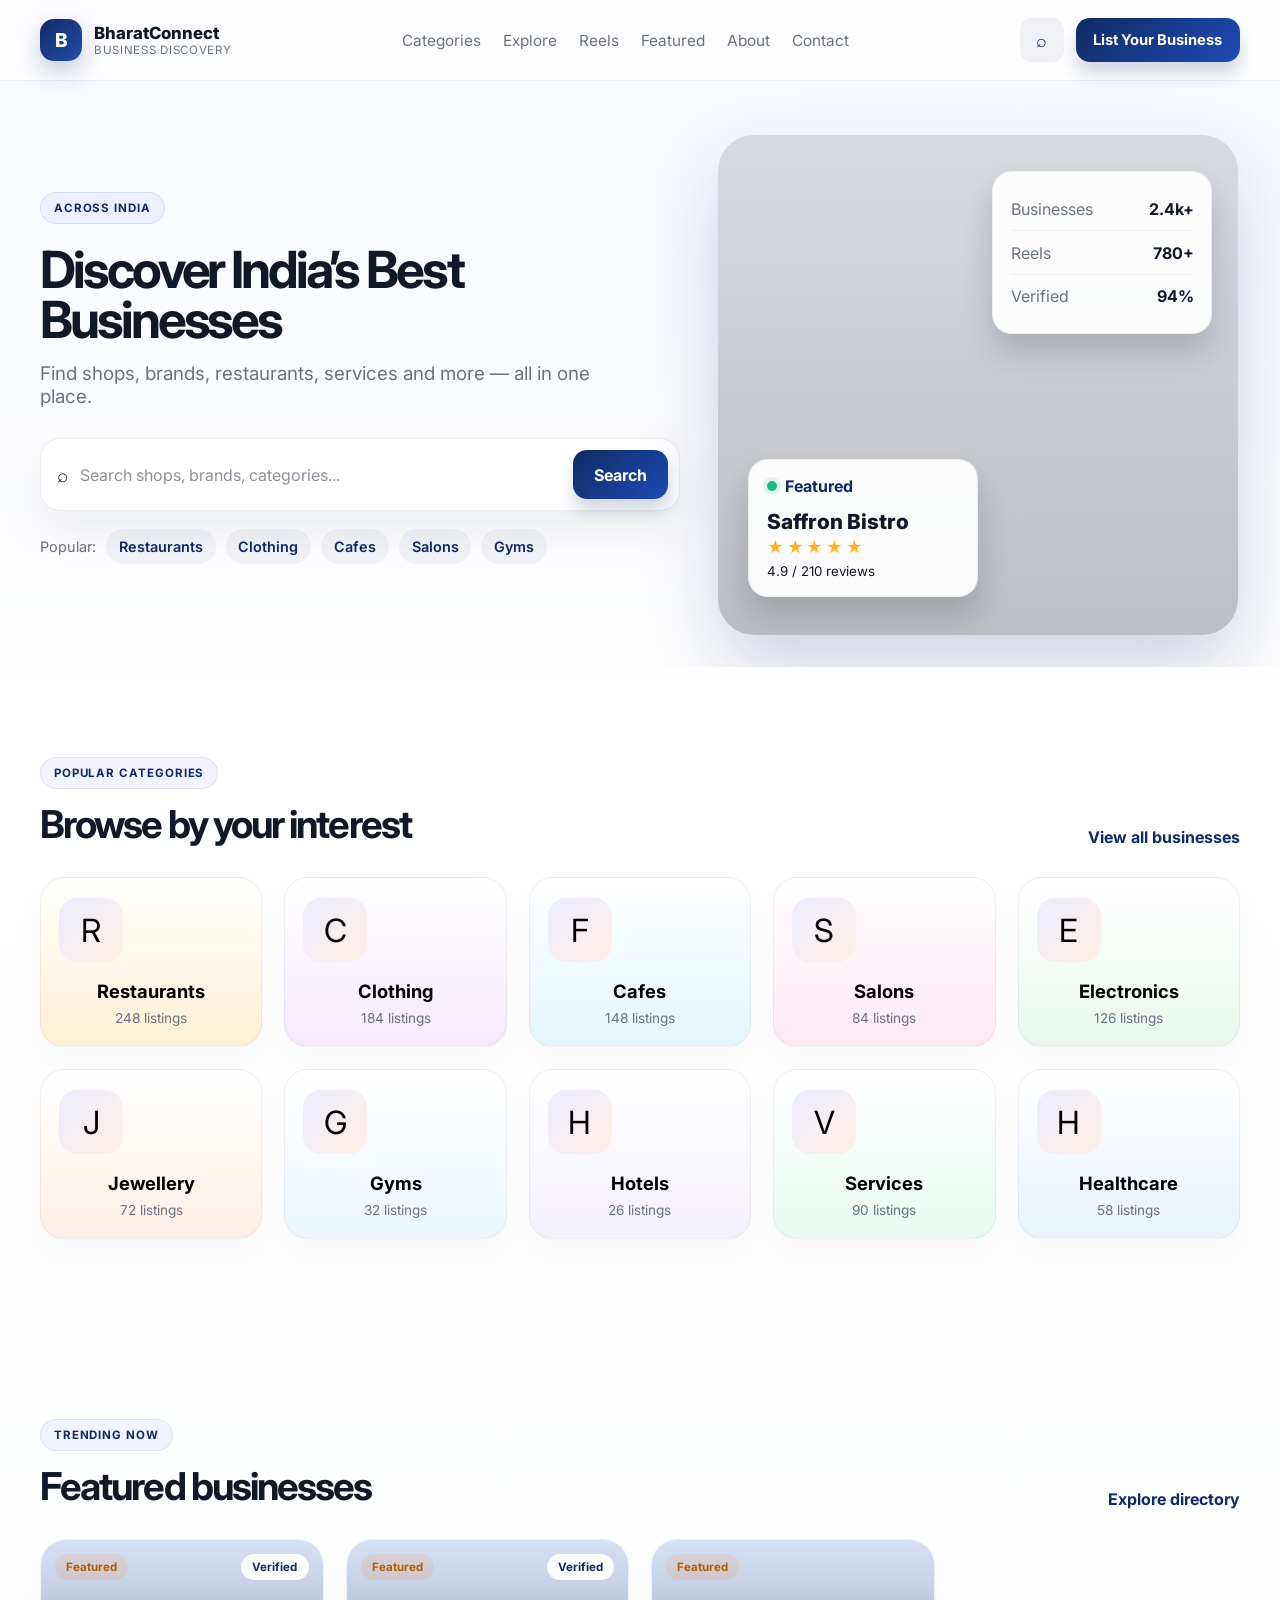
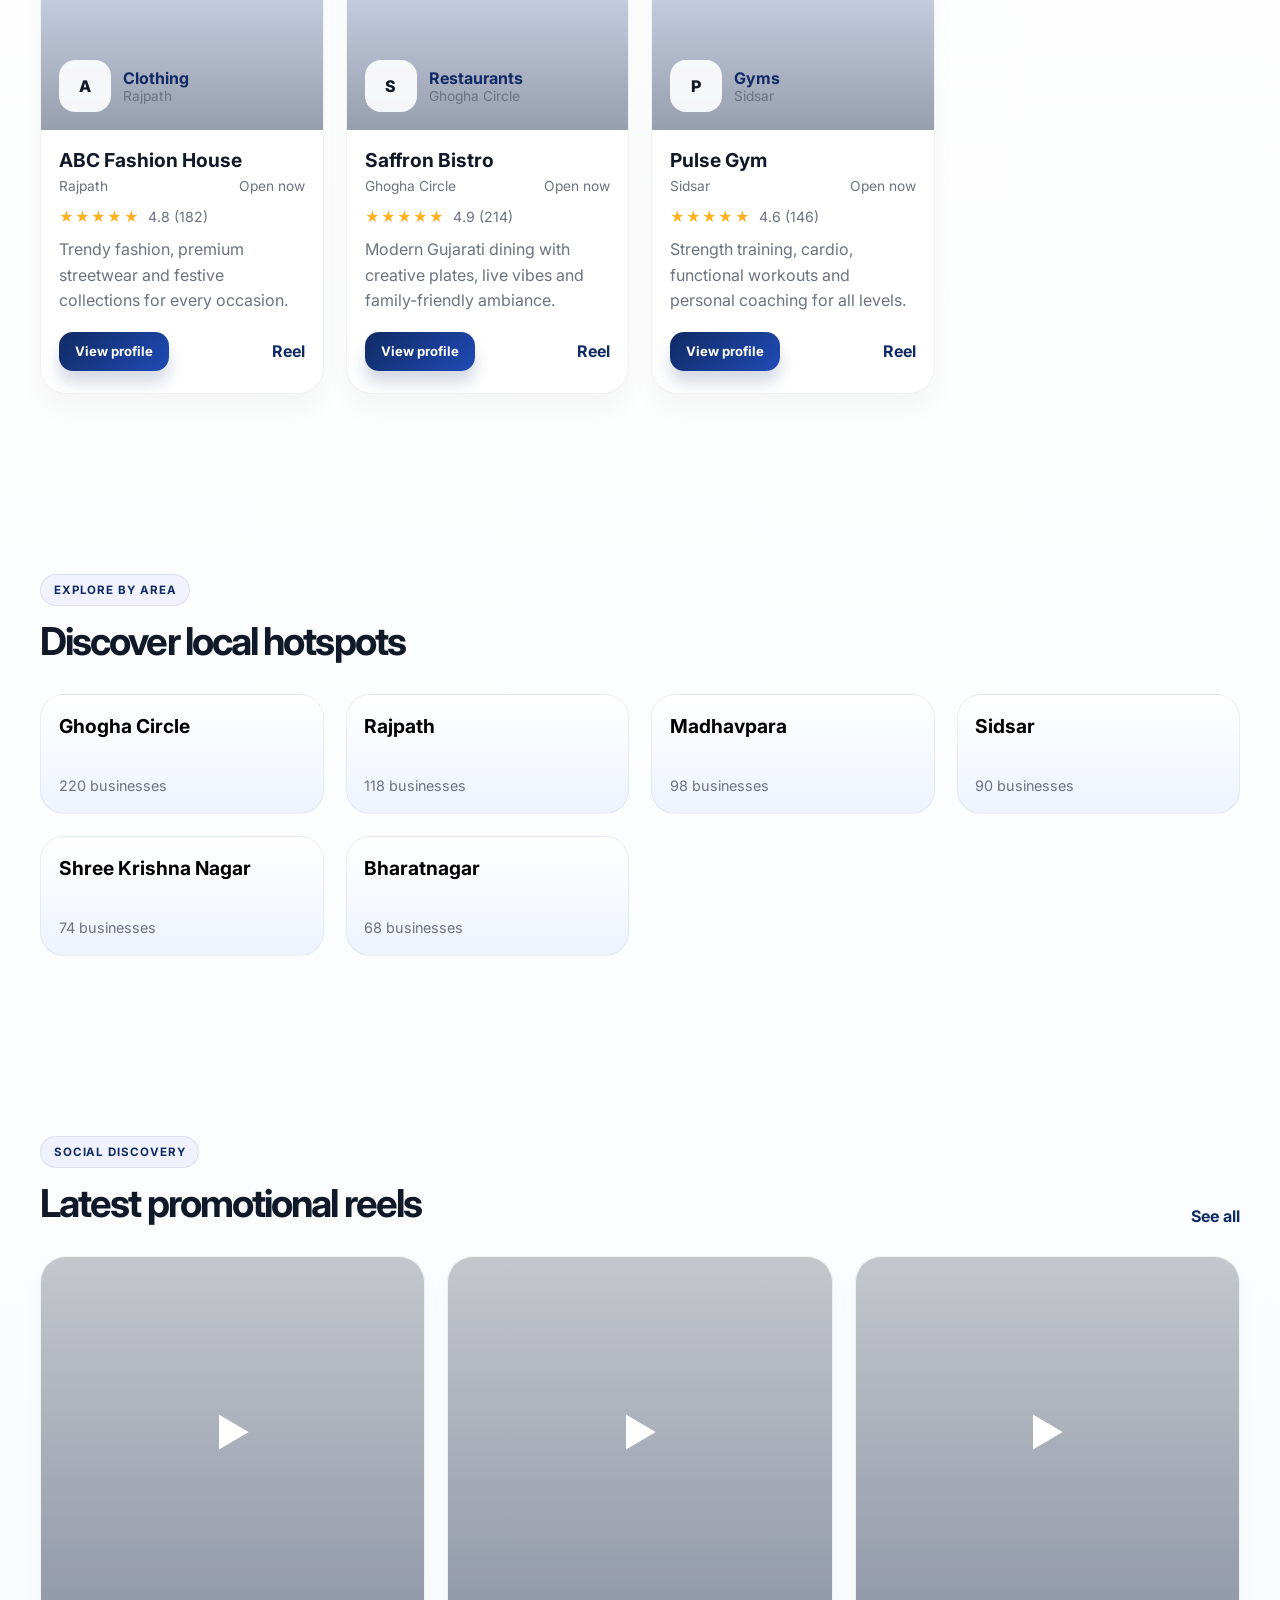
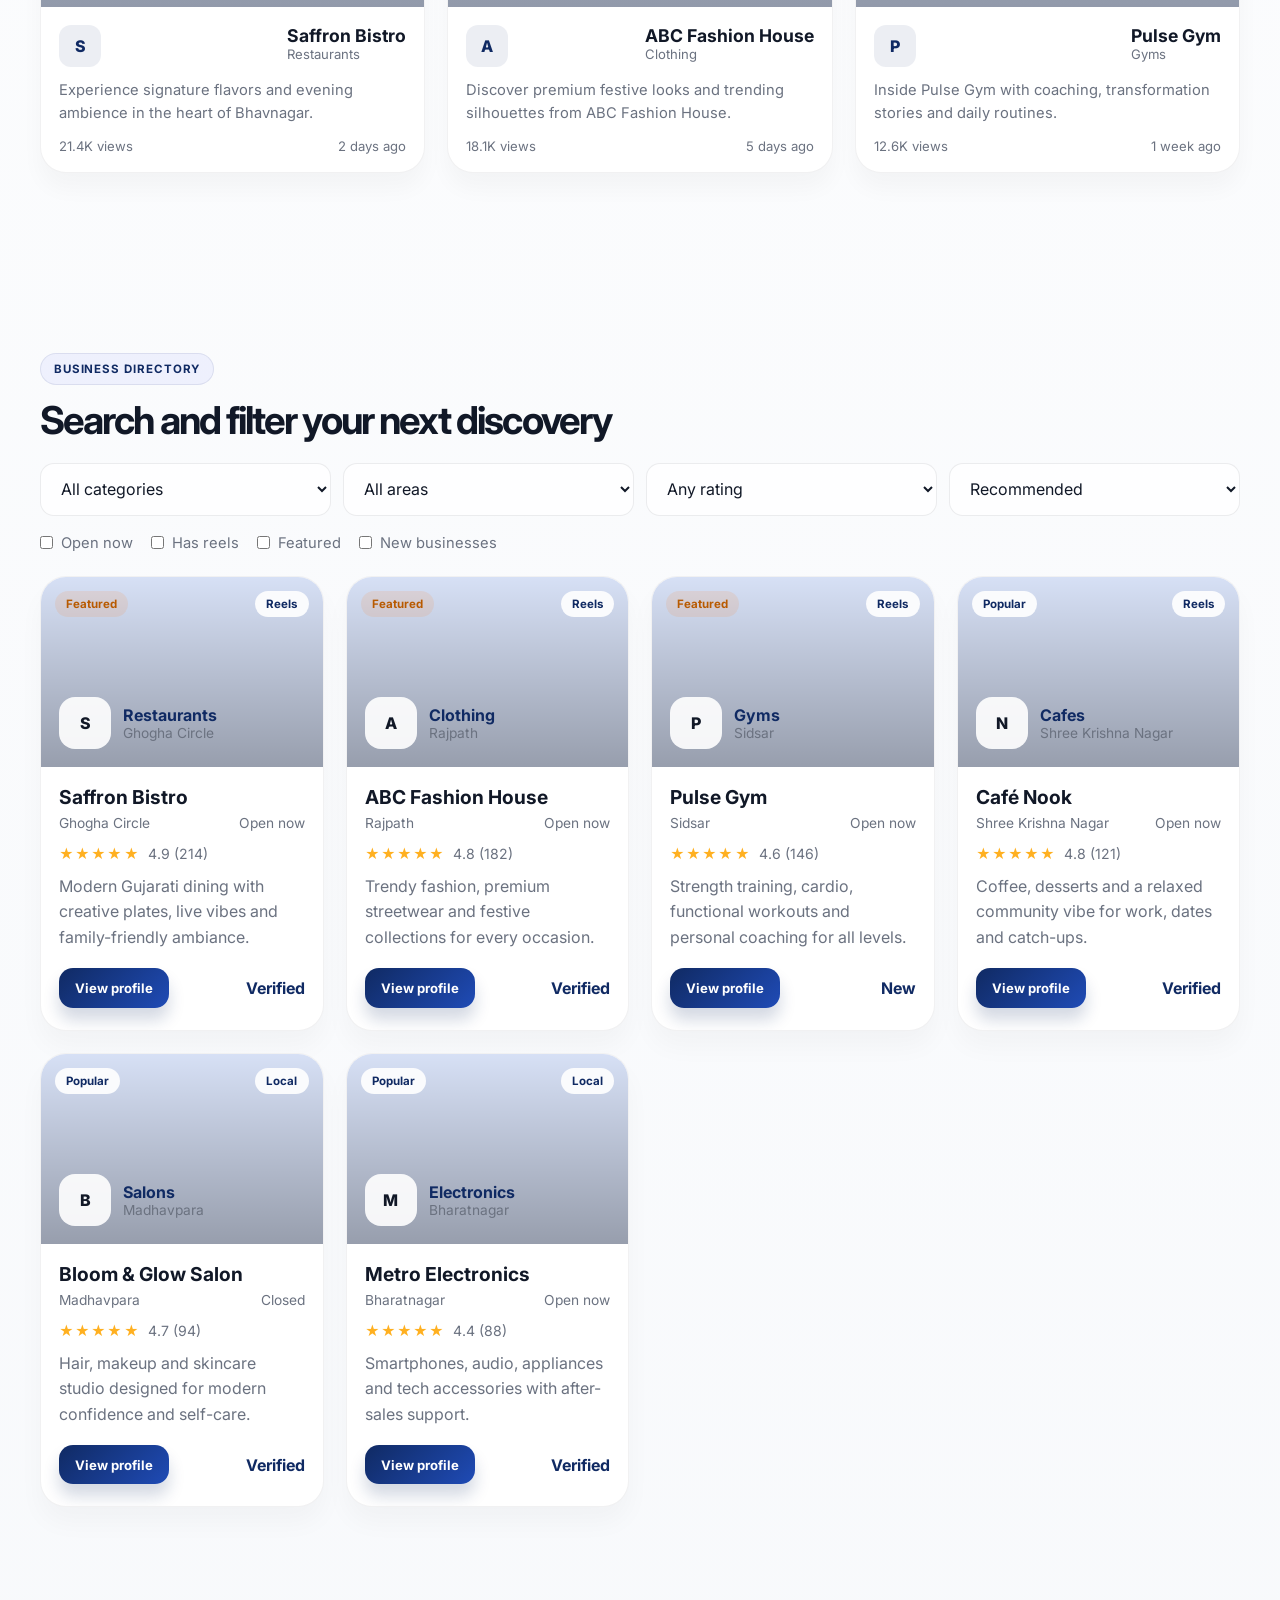
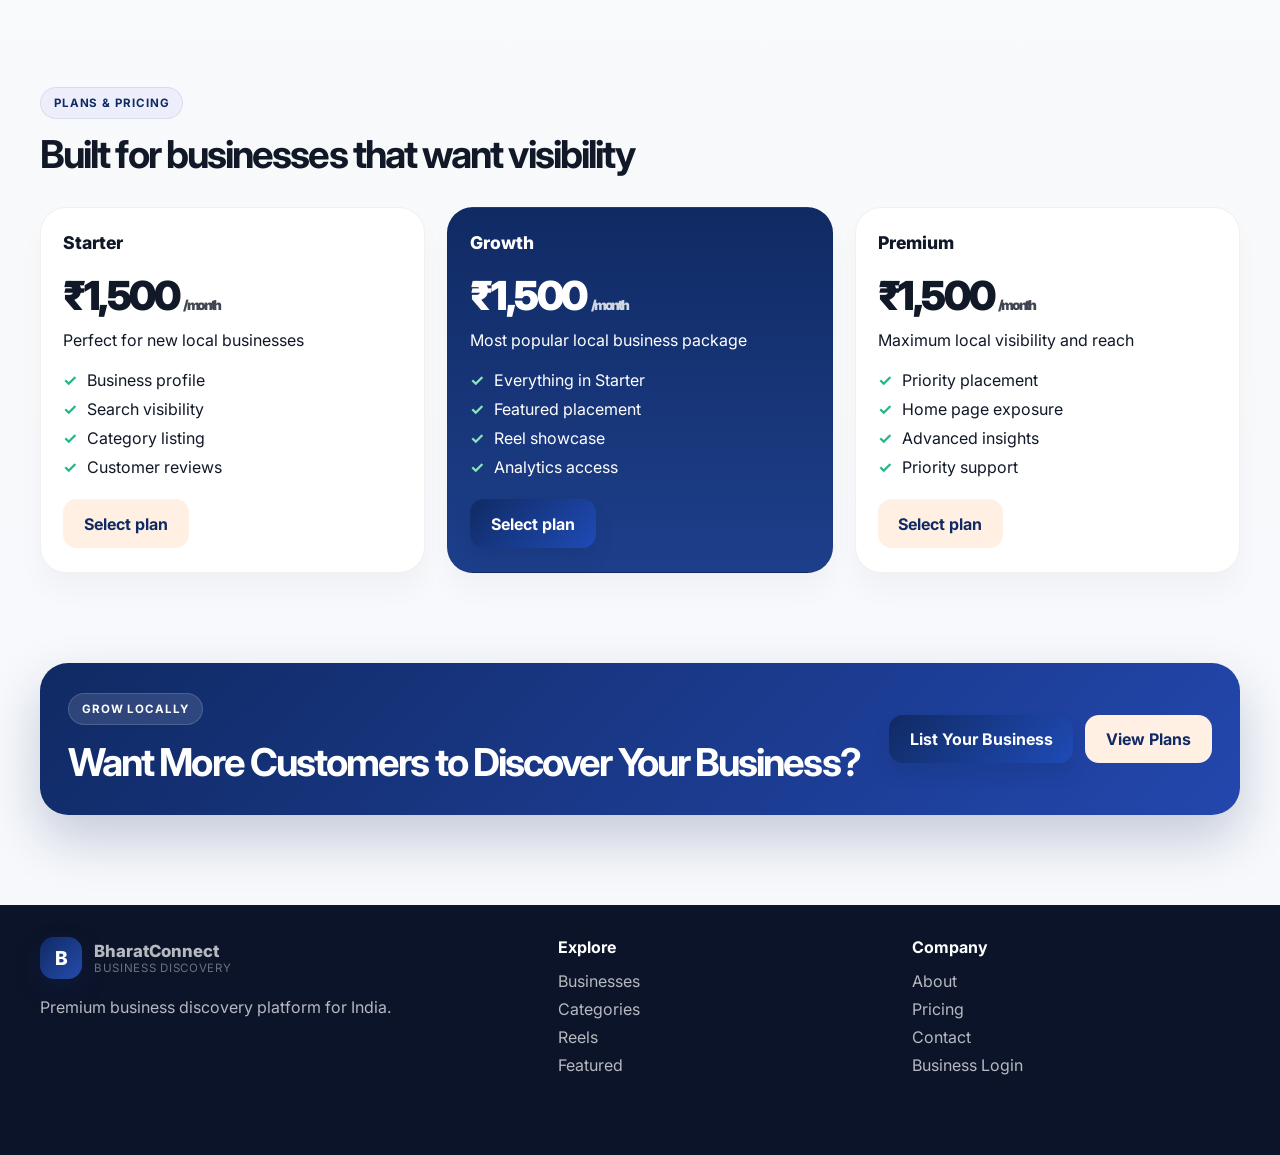
==== index.html @ 31064186 "Agent Host changes for agents/local-business-discovery-platform-bhavnagar" ====
<!DOCTYPE html>
<html lang="en">
  <head>
    <meta charset="UTF-8" />
    <meta name="viewport" content="width=device-width, initial-scale=1.0" />
    <title>BharatConnect — Discover Businesses Across India</title>
    <meta
      name="description"
      content="Discover the best businesses across India with premium listings, reviews, reels and community-driven discovery."
    />
    <link rel="preconnect" href="https://fonts.googleapis.com" />
    <link rel="preconnect" href="https://fonts.gstatic.com" crossorigin />
    <link
      href="https://fonts.googleapis.com/css2?family=Inter:wght@400;500;600;700;800;900&display=swap"
      rel="stylesheet"
    />
    <link rel="stylesheet" href="styles.css" />
  </head>
  <body>
    <header class="site-header">
      <div class="container nav-shell">
        <div class="brand-wrap">
          <div class="brand-mark">B</div>
          <div class="brand-text">
            <span class="brand-name">BharatConnect</span>
            <span class="brand-tag">Business discovery</span>
          </div>
        </div>

        <nav class="desktop-nav" aria-label="Main navigation">
          <a href="#categories">Categories</a>
          <a href="#featured">Explore</a>
          <a href="#reels">Reels</a>
          <a href="#featured">Featured</a>
          <a href="#about">About</a>
          <a href="#contact">Contact</a>
        </nav>

        <div class="nav-actions">
          <button class="ghost-btn" aria-label="Search">
            <span>⌕</span>
          </button>
          <button class="primary-btn small">List Your Business</button>
        </div>
      </div>
    </header>

    <main>
      <section class="hero">
        <div class="container hero-inner">
          <div class="hero-copy">
            <span class="eyebrow">Across India</span>
            <h1>Discover India’s Best Businesses</h1>
            <p>
              Find shops, brands, restaurants, services and more — all in one place.
            </p>

            <div class="search-box" id="searchBox">
              <span class="search-icon">⌕</span>
              <input
                type="text"
                id="mainSearch"
                placeholder="Search shops, brands, categories..."
                aria-label="Search businesses"
              />
              <button class="primary-btn">Search</button>
            </div>

            <div class="popular-searches" aria-label="Popular searches">
              <span>Popular:</span>
              <button class="tag-btn" data-search="Restaurants">Restaurants</button>
              <button class="tag-btn" data-search="Clothing">Clothing</button>
              <button class="tag-btn" data-search="Cafes">Cafes</button>
              <button class="tag-btn" data-search="Salons">Salons</button>
              <button class="tag-btn" data-search="Gyms">Gyms</button>
            </div>

            <div class="search-suggestions" id="searchSuggestions" aria-live="polite"></div>
          </div>

          <div class="hero-visual" aria-label="Featured local business summary">
            <div class="visual-card stack-one">
              <div class="mini-card review-card">
                <div class="mini-head">
                  <span class="online-status"></span>
                  <strong>Featured</strong>
                </div>
                <div class="mini-brand">Saffron Bistro</div>
                <div class="stars">★★★★★</div>
                <small>4.9 / 210 reviews</small>
              </div>
              <div class="mini-card stats-card">
                <div class="stat-row">
                  <span>Businesses</span>
                  <strong>2.4k+</strong>
                </div>
                <div class="stat-row">
                  <span>Reels</span>
                  <strong>780+</strong>
                </div>
                <div class="stat-row">
                  <span>Verified</span>
                  <strong>94%</strong>
                </div>
              </div>
            </div>
          </div>
        </div>
      </section>

      <section class="categories section-spacing" id="categories">
        <div class="container">
          <div class="section-head">
            <div>
              <span class="section-kicker">Popular categories</span>
              <h2>Browse by your interest</h2>
            </div>
            <a href="#directory" class="text-link">View all businesses</a>
          </div>
          <div class="category-grid" id="categoryGrid"></div>
        </div>
      </section>

      <section class="section-spacing featured-section" id="featured">
        <div class="container">
          <div class="section-head">
            <div>
              <span class="section-kicker">Trending now</span>
              <h2>Featured businesses</h2>
            </div>
            <a href="#directory" class="text-link">Explore directory</a>
          </div>
          <div class="business-grid" id="featuredBusinesses"></div>
        </div>
      </section>

      <section class="section-spacing area-section" id="about">
        <div class="container">
          <div class="section-head">
            <div>
              <span class="section-kicker">Explore by area</span>
              <h2>Discover local hotspots</h2>
            </div>
          </div>
          <div class="area-grid" id="areaGrid"></div>
        </div>
      </section>

      <section class="section-spacing reels-section" id="reels">
        <div class="container">
          <div class="section-head">
            <div>
              <span class="section-kicker">Social discovery</span>
              <h2>Latest promotional reels</h2>
            </div>
            <a href="#directory" class="text-link">See all</a>
          </div>
          <div class="reel-grid" id="reelsGrid"></div>
        </div>
      </section>

      <section class="section-spacing directory-section" id="directory">
        <div class="container">
          <div class="section-head directory-head">
            <div>
              <span class="section-kicker">Business directory</span>
              <h2>Search and filter your next discovery</h2>
            </div>
          </div>

          <div class="filters-panel">
            <select id="categoryFilter">
              <option value="all">All categories</option>
            </select>
            <select id="areaFilter">
              <option value="all">All areas</option>
            </select>
            <select id="ratingFilter">
              <option value="0">Any rating</option>
              <option value="4.5">4.5+</option>
              <option value="4.0">4.0+</option>
              <option value="3.5">3.5+</option>
            </select>
            <select id="sortFilter">
              <option value="recommended">Recommended</option>
              <option value="popular">Most popular</option>
              <option value="rating">Highest rated</option>
              <option value="newest">Newest</option>
              <option value="alphabetical">Alphabetical</option>
            </select>
          </div>

          <div class="filter-toggle-row">
            <label><input type="checkbox" id="openNowToggle" /> Open now</label>
            <label><input type="checkbox" id="reelsToggle" /> Has reels</label>
            <label><input type="checkbox" id="featuredToggle" /> Featured</label>
            <label><input type="checkbox" id="newToggle" /> New businesses</label>
          </div>

          <div class="business-grid directory-grid" id="directoryGrid"></div>
        </div>
      </section>

      <section class="section-spacing pricing-section">
        <div class="container">
          <div class="section-head center-head">
            <div>
              <span class="section-kicker">Plans & pricing</span>
              <h2>Built for businesses that want visibility</h2>
            </div>
          </div>
          <div class="pricing-grid" id="pricingGrid"></div>
        </div>
      </section>

      <section class="section-spacing cta-section" id="contact">
        <div class="container cta-shell">
          <div>
            <span class="section-kicker">Grow locally</span>
            <h2>Want More Customers to Discover Your Business?</h2>
          </div>
          <div class="cta-actions">
            <button class="primary-btn">List Your Business</button>
            <button class="secondary-btn">View Plans</button>
          </div>
        </div>
      </section>
    </main>

    <footer class="site-footer">
      <div class="container footer-inner">
        <div>
          <div class="brand-wrap footer-brand">
            <div class="brand-mark">B</div>
            <div class="brand-text">
              <span class="brand-name">BharatConnect</span>
              <span class="brand-tag">Business discovery</span>
            </div>
          </div>
          <p>Premium business discovery platform for India.</p>
        </div>
        <div>
          <h4>Explore</h4>
          <ul>
            <li>Businesses</li>
            <li>Categories</li>
            <li>Reels</li>
            <li>Featured</li>
          </ul>
        </div>
        <div>
          <h4>Company</h4>
          <ul>
            <li>About</li>
            <li>Pricing</li>
            <li>Contact</li>
            <li>Business Login</li>
          </ul>
        </div>
      </div>
    </footer>

    <div class="modal hidden" id="businessModal" aria-modal="true" role="dialog">
      <div class="modal-backdrop" data-close="true"></div>
      <div class="modal-card">
        <button class="modal-close" aria-label="Close details">×</button>
        <div id="modalContent"></div>
      </div>
    </div>

    <script src="script.js"></script>
  </body>
</html>
---- styles.css ----
:root {
  --bg: #f5f7fb;
  --surface: #ffffff;
  --surface-alt: #eef3ff;
  --primary: #102a63;
  --primary-strong: #0b1f49;
  --accent: #ff7a1a;
  --accent-soft: #fff0e3;
  --text: #111827;
  --muted: #6b7280;
  --line: rgba(17, 24, 39, 0.08);
  --success: #1eb980;
  --warning: #ffb020;
  --shadow: 0 18px 50px rgba(15, 23, 42, 0.08);
  --radius: 22px;
  --radius-sm: 14px;
  --container: 1200px;
}

* {
  box-sizing: border-box;
  margin: 0;
  padding: 0;
}

html {
  scroll-behavior: smooth;
}

body {
  font-family: "Inter", sans-serif;
  background: linear-gradient(180deg, #f7f9ff 0%, #ffffff 12%, #f6f8fb 100%);
  color: var(--text);
}

a {
  color: inherit;
  text-decoration: none;
}

button,
input,
select {
  font: inherit;
}

img {
  max-width: 100%;
  display: block;
}

.container {
  width: min(var(--container), calc(100% - 32px));
  margin: 0 auto;
}

.section-spacing {
  padding: 90px 0;
}

.site-header {
  position: sticky;
  top: 0;
  z-index: 30;
  backdrop-filter: blur(18px);
  background: rgba(255, 255, 255, 0.7);
  border-bottom: 1px solid rgba(16, 42, 99, 0.08);
}

.nav-shell {
  display: flex;
  align-items: center;
  justify-content: space-between;
  min-height: 80px;
  gap: 20px;
}

.brand-wrap {
  display: flex;
  align-items: center;
  gap: 12px;
}

.brand-mark {
  width: 42px;
  height: 42px;
  border-radius: 14px;
  display: grid;
  place-items: center;
  background: linear-gradient(135deg, var(--primary), #254cad);
  color: white;
  font-weight: 800;
  font-size: 1.2rem;
  box-shadow: 0 10px 24px rgba(16, 42, 99, 0.25);
}

.brand-text {
  display: flex;
  flex-direction: column;
}

.brand-name {
  font-weight: 800;
  font-size: 1.05rem;
}

.brand-tag {
  color: var(--muted);
  font-size: 0.72rem;
  letter-spacing: 0.06em;
  text-transform: uppercase;
}

.desktop-nav {
  display: flex;
  align-items: center;
  gap: 22px;
  font-size: 0.96rem;
  color: var(--muted);
}

.desktop-nav a {
  transition: color 0.25s ease;
}

.desktop-nav a:hover {
  color: var(--primary);
}

.nav-actions {
  display: flex;
  align-items: center;
  gap: 12px;
}

.primary-btn,
.secondary-btn,
.ghost-btn,
.tag-btn,
.floating-action {
  border: none;
  cursor: pointer;
  transition: transform 0.2s ease, box-shadow 0.25s ease, background 0.2s ease;
}

.primary-btn {
  background: linear-gradient(135deg, var(--primary), #1f4bb6);
  color: white;
  border-radius: 14px;
  padding: 0.9rem 1.3rem;
  font-weight: 700;
  box-shadow: 0 12px 16px rgba(16, 42, 99, 0.18);
}

.primary-btn.small {
  padding: 0.8rem 1.1rem;
  font-size: 0.92rem;
}

.secondary-btn {
  background: var(--accent-soft);
  color: var(--primary);
  border-radius: 14px;
  padding: 0.9rem 1.3rem;
  font-weight: 700;
}

.ghost-btn {
  width: 44px;
  height: 44px;
  border-radius: 12px;
  background: rgba(16, 42, 99, 0.06);
  color: var(--primary);
  font-size: 1.1rem;
}

.primary-btn:hover,
.secondary-btn:hover,
.ghost-btn:hover,
.tag-btn:hover,
.floating-action:hover {
  transform: translateY(-1px);
}

.hero {
  padding: 54px 0 32px;
  overflow: hidden;
}

.hero-inner {
  display: grid;
  grid-template-columns: 1.1fr 0.9fr;
  align-items: center;
  gap: 36px;
}

.eyebrow,
.section-kicker {
  display: inline-block;
  padding: 0.5rem 0.8rem;
  background: rgba(152, 165, 255, 0.12);
  border: 1px solid rgba(16, 42, 99, 0.09);
  border-radius: 999px;
  color: var(--primary);
  font-size: 0.72rem;
  font-weight: 700;
  letter-spacing: 0.08em;
  text-transform: uppercase;
}

.hero-copy h1 {
  margin-top: 20px;
  font-size: clamp(2.8rem, 4vw, 5rem);
  line-height: 0.98;
  letter-spacing: -0.06em;
  max-width: 620px;
}

.hero-copy p {
  color: var(--muted);
  font-size: 1.18rem;
  max-width: 560px;
  margin-top: 18px;
}

.search-box {
  margin-top: 30px;
  width: min(100%, 760px);
  display: flex;
  align-items: center;
  gap: 12px;
  background: rgba(255, 255, 255, 0.9);
  border: 1px solid rgba(17, 24, 39, 0.08);
  border-radius: 20px;
  padding: 0.7rem 0.7rem 0.7rem 1rem;
  box-shadow: var(--shadow);
  position: relative;
}

.search-box input {
  flex: 1;
  border: none;
  outline: none;
  background: transparent;
  font-size: 1rem;
  color: var(--text);
}

.search-box input::placeholder {
  color: rgba(17, 24, 39, 0.48);
}

.search-icon {
  font-size: 1.2rem;
}

.popular-searches {
  display: flex;
  flex-wrap: wrap;
  align-items: center;
  gap: 10px;
  margin-top: 18px;
  color: var(--muted);
  font-size: 0.9rem;
}

.tag-btn {
  padding: 0.55rem 0.8rem;
  border-radius: 999px;
  background: rgba(16, 42, 99, 0.05);
  color: var(--primary);
  font-weight: 600;
}

.search-suggestions {
  position: relative;
  z-index: 10;
  width: min(100%, 760px);
  margin-top: 14px;
  padding: 0 8px;
}

.suggestion-list {
  background: rgba(255, 255, 255, 0.96);
  border: 1px solid rgba(17, 24, 39, 0.06);
  border-radius: 18px;
  box-shadow: var(--shadow);
  overflow: hidden;
}

.suggestion-item {
  width: 100%;
  background: transparent;
  border: none;
  text-align: left;
  padding: 0.9rem 1rem;
  display: flex;
  justify-content: space-between;
  align-items: center;
  color: var(--text);
  cursor: pointer;
}

.suggestion-item + .suggestion-item {
  border-top: 1px solid rgba(17, 24, 39, 0.05);
}

.suggestion-item:hover {
  background: rgba(16, 42, 99, 0.03);
}

.hero-visual {
  display: flex;
  justify-content: center;
}

.visual-card {
  position: relative;
  width: min(100%, 520px);
  height: 500px;
  border-radius: 36px;
  background:
    linear-gradient(180deg, rgba(17, 24, 39, 0.14), rgba(17, 24, 39, 0.28)),
    url('https://images.unsplash.com/photo-1521017432531-fbd92d768814?auto=format&fit=crop&w=1200&q=80') center/cover no-repeat;
  box-shadow: 0 35px 80px rgba(16, 42, 99, 0.2);
  overflow: hidden;
}

.stack-one {
  position: relative;
}

.mini-card {
  position: absolute;
  background: rgba(255, 255, 255, 0.92);
  border: 1px solid rgba(17, 24, 39, 0.06);
  border-radius: 20px;
  box-shadow: 0 18px 30px rgba(17, 24, 39, 0.18);
  padding: 1rem 1.1rem;
}

.review-card {
  bottom: 38px;
  left: 30px;
  width: 230px;
}

.mini-head {
  display: flex;
  align-items: center;
  gap: 8px;
  margin-bottom: 0.8rem;
  color: var(--primary);
}

.online-status {
  width: 10px;
  height: 10px;
  border-radius: 50%;
  background: var(--success);
  box-shadow: 0 0 0 4px rgba(30, 185, 128, 0.12);
}

.mini-brand {
  font-weight: 800;
  font-size: 1.3rem;
  margin-bottom: 0.2rem;
}

.stars {
  color: #ffb020;
  letter-spacing: 0.18em;
  margin-bottom: 0.2rem;
}

.stats-card {
  right: 26px;
  top: 36px;
  width: 220px;
}

.stat-row {
  display: flex;
  justify-content: space-between;
  gap: 10px;
  padding: 0.7rem 0;
  border-bottom: 1px solid rgba(17, 24, 39, 0.05);
  color: var(--muted);
}

.stat-row:last-child {
  border-bottom: none;
}

.stat-row strong {
  color: var(--text);
}

.section-head {
  display: flex;
  justify-content: space-between;
  align-items: end;
  gap: 18px;
  margin-bottom: 30px;
}

.section-head h2 {
  margin-top: 12px;
  font-size: clamp(2rem, 3vw, 2.8rem);
  letter-spacing: -0.05em;
}

.text-link {
  color: var(--primary);
  font-weight: 700;
}

.category-grid,
.business-grid,
.area-grid,
.reel-grid,
.pricing-grid {
  display: grid;
  gap: 22px;
}

.category-grid {
  grid-template-columns: repeat(5, minmax(0, 1fr));
}

.category-card {
  background: linear-gradient(180deg, #ffffff, #f7f9ff);
  border: 1px solid rgba(17, 24, 39, 0.06);
  border-radius: 24px;
  overflow: hidden;
  min-height: 170px;
  padding: 18px;
  box-shadow: 0 16px 30px rgba(17, 24, 39, 0.03);
  cursor: pointer;
  transition: transform 0.2s ease, box-shadow 0.25s ease;
}

.category-card:hover,
.business-card:hover,
.reel-card:hover {
  transform: translateY(-4px);
  box-shadow: 0 20px 36px rgba(16, 42, 99, 0.1);
}

.category-thumb {
  width: 64px;
  height: 64px;
  display: grid;
  place-items: center;
  border-radius: 18px;
  background: linear-gradient(135deg, #ecedff, #fff0e6);
  font-size: 2rem;
  margin-bottom: 18px;
}

.category-card h3 {
  font-size: 1.15rem;
  margin-bottom: 8px;
}

.category-card p {
  color: var(--muted);
  font-size: 0.85rem;
}

.business-grid {
  grid-template-columns: repeat(4, minmax(0, 1fr));
}

.business-card {
  background: var(--surface);
  border-radius: 26px;
  overflow: hidden;
  border: 1px solid rgba(17, 24, 39, 0.06);
  box-shadow: 0 16px 26px rgba(17, 24, 39, 0.03);
  cursor: pointer;
  transition: transform 0.2s ease, box-shadow 0.25s ease;
}

.card-image {
  position: relative;
  height: 190px;
  background: #dfe9ff center/cover no-repeat;
}

.card-overlay {
  position: absolute;
  inset: 0;
  background: linear-gradient(180deg, rgba(0, 0, 0, 0.04), rgba(0, 0, 0, 0.32));
}

.badge-row {
  position: absolute;
  top: 14px;
  left: 14px;
  right: 14px;
  display: flex;
  justify-content: space-between;
  align-items: center;
  z-index: 1;
}

.badge {
  display: inline-flex;
  align-items: center;
  gap: 6px;
  padding: 0.38rem 0.7rem;
  border-radius: 999px;
  background: rgba(255, 255, 255, 0.9);
  color: var(--primary);
  font-size: 0.72rem;
  font-weight: 700;
}

.badge.featured {
  background: rgba(255, 122, 26, 0.12);
  color: #b85a00;
}

.card-identity {
  position: absolute;
  left: 18px;
  bottom: 18px;
  display: flex;
  align-items: center;
  gap: 12px;
  z-index: 1;
}

.logo-badge {
  width: 52px;
  height: 52px;
  border-radius: 16px;
  display: grid;
  place-items: center;
  background: rgba(255, 255, 255, 0.9);
  font-weight: 800;
}

.business-meta {
  padding: 18px 18px 22px;
}

.business-meta h3 {
  font-size: 1.2rem;
  margin-bottom: 6px;
}

.meta-row {
  display: flex;
  justify-content: space-between;
  align-items: center;
  gap: 10px;
  color: var(--muted);
  font-size: 0.86rem;
}

.business-category {
  color: var(--primary);
  font-weight: 700;
}

.rating-line {
  display: flex;
  align-items: center;
  gap: 8px;
  margin-top: 14px;
  color: var(--muted);
  font-size: 0.88rem;
}

.star-fill {
  color: #ffb020;
  letter-spacing: 0.08em;
}

.business-description {
  margin-top: 12px;
  color: var(--muted);
  line-height: 1.6;
}

.card-actions {
  display: flex;
  justify-content: space-between;
  align-items: center;
  margin-top: 18px;
}

.card-actions .primary-btn {
  padding: 0.72rem 1rem;
  font-size: 0.82rem;
}

.area-grid {
  grid-template-columns: repeat(4, minmax(0, 1fr));
}

.area-card {
  background: linear-gradient(180deg, #ffffff, #eef3ff);
  border: 1px solid rgba(17, 24, 39, 0.06);
  border-radius: 24px;
  padding: 1.2rem 1.1rem;
  min-height: 120px;
  display: flex;
  flex-direction: column;
  justify-content: space-between;
}

.area-card strong {
  font-size: 1.2rem;
}

.area-card span {
  color: var(--muted);
  font-size: 0.9rem;
}

.reel-grid {
  grid-template-columns: repeat(3, minmax(0, 1fr));
}

.reel-card {
  background: var(--surface);
  border: 1px solid rgba(17, 24, 39, 0.06);
  border-radius: 26px;
  overflow: hidden;
  box-shadow: 0 16px 22px rgba(17, 24, 39, 0.03);
}

.reel-thumb {
  position: relative;
  height: 350px;
  background: linear-gradient(180deg, rgba(16, 42, 99, 0.1), rgba(16, 42, 99, 0.35)),
    url('https://images.unsplash.com/photo-1517248135467-4c7edcad34c4?auto=format&fit=crop&w=800&q=80') center/cover no-repeat;
}

.reel-thumb::after {
  content: "▶";
  position: absolute;
  inset: 0;
  display: grid;
  place-items: center;
  color: white;
  font-size: 2.4rem;
  background: rgba(0, 0, 0, 0.15);
}

.reel-content {
  padding: 18px;
}

.reel-header {
  display: flex;
  justify-content: space-between;
  gap: 12px;
  margin-bottom: 12px;
}

.reel-logo {
  width: 42px;
  height: 42px;
  display: grid;
  place-items: center;
  border-radius: 12px;
  background: rgba(16, 42, 99, 0.08);
  font-weight: 800;
  color: var(--primary);
}

.reel-title {
  font-size: 1.1rem;
  font-weight: 700;
}

.reel-meta {
  color: var(--muted);
  font-size: 0.82rem;
}

.reel-caption {
  color: var(--muted);
  line-height: 1.6;
  font-size: 0.92rem;
  margin: 12px 0;
}

.reel-footer {
  display: flex;
  justify-content: space-between;
  align-items: center;
  color: var(--muted);
  font-size: 0.82rem;
}

.directory-head {
  margin-bottom: 20px;
}

.filters-panel {
  display: grid;
  grid-template-columns: repeat(4, minmax(0, 1fr));
  gap: 12px;
  margin-bottom: 18px;
}

.filters-panel select {
  width: 100%;
  border: 1px solid rgba(17, 24, 39, 0.08);
  background: rgba(255, 255, 255, 0.8);
  padding: 0.9rem 1rem;
  border-radius: 14px;
  color: var(--text);
}

.filter-toggle-row {
  display: flex;
  flex-wrap: wrap;
  align-items: center;
  gap: 18px;
  margin-bottom: 24px;
  color: var(--muted);
  font-size: 0.92rem;
}

.filter-toggle-row label {
  display: inline-flex;
  align-items: center;
  gap: 8px;
}

.directory-grid {
  align-items: start;
}

.empty-state {
  grid-column: 1 / -1;
  background: rgba(255, 255, 255, 0.9);
  border: 1px solid rgba(17, 24, 39, 0.06);
  border-radius: 24px;
  padding: 36px 20px;
  text-align: center;
  color: var(--muted);
  box-shadow: 0 16px 28px rgba(17, 24, 39, 0.03);
}

.empty-state h3 {
  color: var(--text);
  margin-bottom: 10px;
}

.pricing-grid {
  grid-template-columns: repeat(3, minmax(0, 1fr));
}

.pricing-card {
  background: var(--surface);
  border: 1px solid rgba(17, 24, 39, 0.06);
  border-radius: 26px;
  padding: 24px 22px;
  box-shadow: 0 18px 26px rgba(17, 24, 39, 0.03);
}

.pricing-card.featured-plan {
  background: linear-gradient(180deg, #102a63, #1d3f8b);
  color: white;
}

.plan-name {
  font-weight: 800;
  font-size: 1.1rem;
}

.plan-price {
  font-size: 2.5rem;
  letter-spacing: -0.06em;
  margin: 18px 0 10px;
  font-weight: 900;
}

.plan-price span {
  font-size: 0.85rem;
  color: inherit;
  opacity: 0.8;
}

.plan-list {
  list-style: none;
  margin: 20px 0 22px;
  display: grid;
  gap: 9px;
  color: inherit;
}

.plan-list li::before {
  content: "✓";
  margin-right: 10px;
  color: var(--success);
  font-weight: 700;
}

.pricing-card.featured-plan .plan-list li::before {
  color: #8ae7b8;
}

.cta-section {
  padding-top: 0;
}

.cta-shell {
  display: flex;
  justify-content: space-between;
  align-items: center;
  gap: 22px;
  background: linear-gradient(135deg, var(--primary), #2347ae);
  color: white;
  border-radius: 28px;
  padding: 30px 28px;
  box-shadow: 0 24px 52px rgba(16, 42, 99, 0.22);
}

.cta-shell .section-kicker {
  background: rgba(255, 255, 255, 0.12);
  color: white;
  border-color: rgba(255, 255, 255, 0.15);
}

.cta-shell h2 {
  margin-top: 14px;
  font-size: clamp(2rem, 3vw, 3rem);
  letter-spacing: -0.05em;
}

.cta-actions {
  display: flex;
  gap: 12px;
  flex-wrap: wrap;
}

.site-footer {
  padding: 32px 0 80px;
  background: #0c1429;
  color: rgba(255, 255, 255, 0.7);
}

.footer-inner {
  display: grid;
  grid-template-columns: 1.5fr 1fr 1fr;
  gap: 26px;
}

.footer-brand {
  margin-bottom: 18px;
}

.site-footer h4 {
  margin-bottom: 14px;
  color: white;
}

.site-footer ul {
  list-style: none;
  display: grid;
  gap: 8px;
}

.modal {
  position: fixed;
  inset: 0;
  display: grid;
  place-items: center;
  z-index: 50;
}

.modal.hidden {
  display: none;
}

.modal-backdrop {
  position: absolute;
  inset: 0;
  background: rgba(15, 23, 42, 0.52);
}

.modal-card {
  position: relative;
  z-index: 1;
  width: min(900px, calc(100% - 24px));
  max-height: 90vh;
  overflow: auto;
  background: white;
  border-radius: 28px;
  box-shadow: 0 36px 64px rgba(15, 23, 42, 0.3);
  padding: 20px;
}

.modal-close {
  position: sticky;
  top: 0;
  left: 100%;
  margin-left: auto;
  width: 38px;
  height: 38px;
  border-radius: 50%;
  border: none;
  background: rgba(17, 24, 39, 0.06);
  font-size: 1.5rem;
  cursor: pointer;
}

.modal-layout {
  display: grid;
  grid-template-columns: 1.1fr 0.9fr;
  gap: 22px;
}

.modal-cover {
  height: 220px;
  border-radius: 22px;
  background: #dfe9ff center/cover no-repeat;
}

.modal-header {
  display: flex;
  align-items: center;
  justify-content: space-between;
  gap: 18px;
  margin-top: 18px;
}

.modal-header h3 {
  font-size: clamp(1.8rem, 2vw, 2.4rem);
  letter-spacing: -0.04em;
}

.modal-body {
  display: grid;
  gap: 18px;
  margin-top: 18px;
}

.info-list {
  list-style: none;
  display: grid;
  gap: 10px;
  color: var(--muted);
}

.info-list strong {
  color: var(--text);
}

.inline-actions {
  display: flex;
  gap: 10px;
  flex-wrap: wrap;
  margin-top: 18px;
}

.mini-stat-box {
  background: #f7f9ff;
  border: 1px solid rgba(17, 24, 39, 0.06);
  border-radius: 16px;
  padding: 16px;
}

.mini-stat-box strong {
  display: block;
  font-size: 1.4rem;
  margin-bottom: 4px;
}

@media (max-width: 1024px) {
  .category-grid {
    grid-template-columns: repeat(3, minmax(0, 1fr));
  }

  .business-grid {
    grid-template-columns: repeat(2, minmax(0, 1fr));
  }

  .reel-grid {
    grid-template-columns: repeat(2, minmax(0, 1fr));
  }

  .pricing-grid {
    grid-template-columns: 1fr;
  }

  .hero-inner,
  .modal-layout {
    grid-template-columns: 1fr;
  }
}

@media (max-width: 760px) {
  .desktop-nav {
    display: none;
  }

  .nav-shell {
    min-height: 72px;
  }

  .search-box {
    flex-wrap: wrap;
    padding: 0.8rem 0.8rem;
  }

  .search-box > button {
    width: 100%;
  }

  .section-spacing {
    padding: 72px 0;
  }

  .category-grid,
  .area-grid,
  .business-grid,
  .reel-grid,
  .filters-panel,
  .footer-inner {
    grid-template-columns: 1fr;
  }

  .section-head,
  .cta-shell {
    display: grid;
    gap: 18px;
    align-items: start;
  }

  .brand-tag {
    display: none;
  }

  .cta-shell {
    padding: 22px 18px;
  }

  .nav-actions .ghost-btn {
    display: none;
  }
}
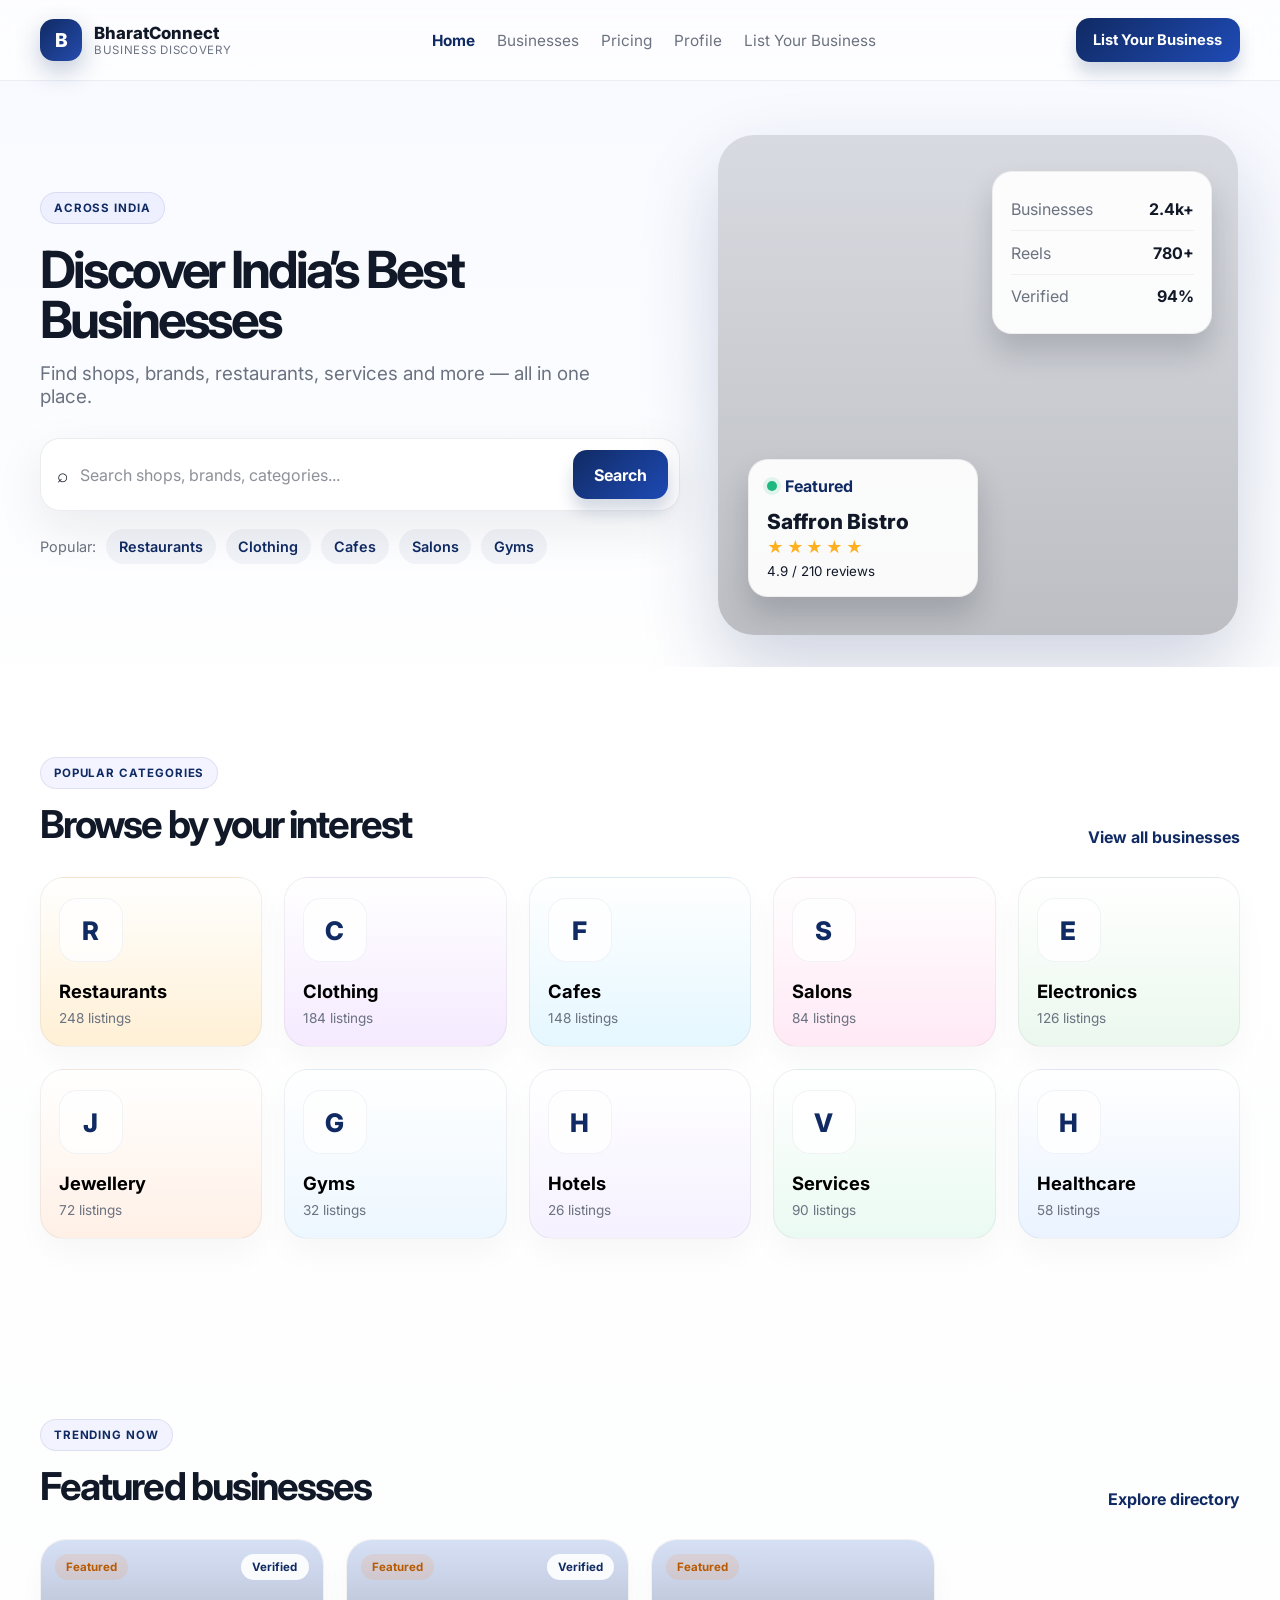
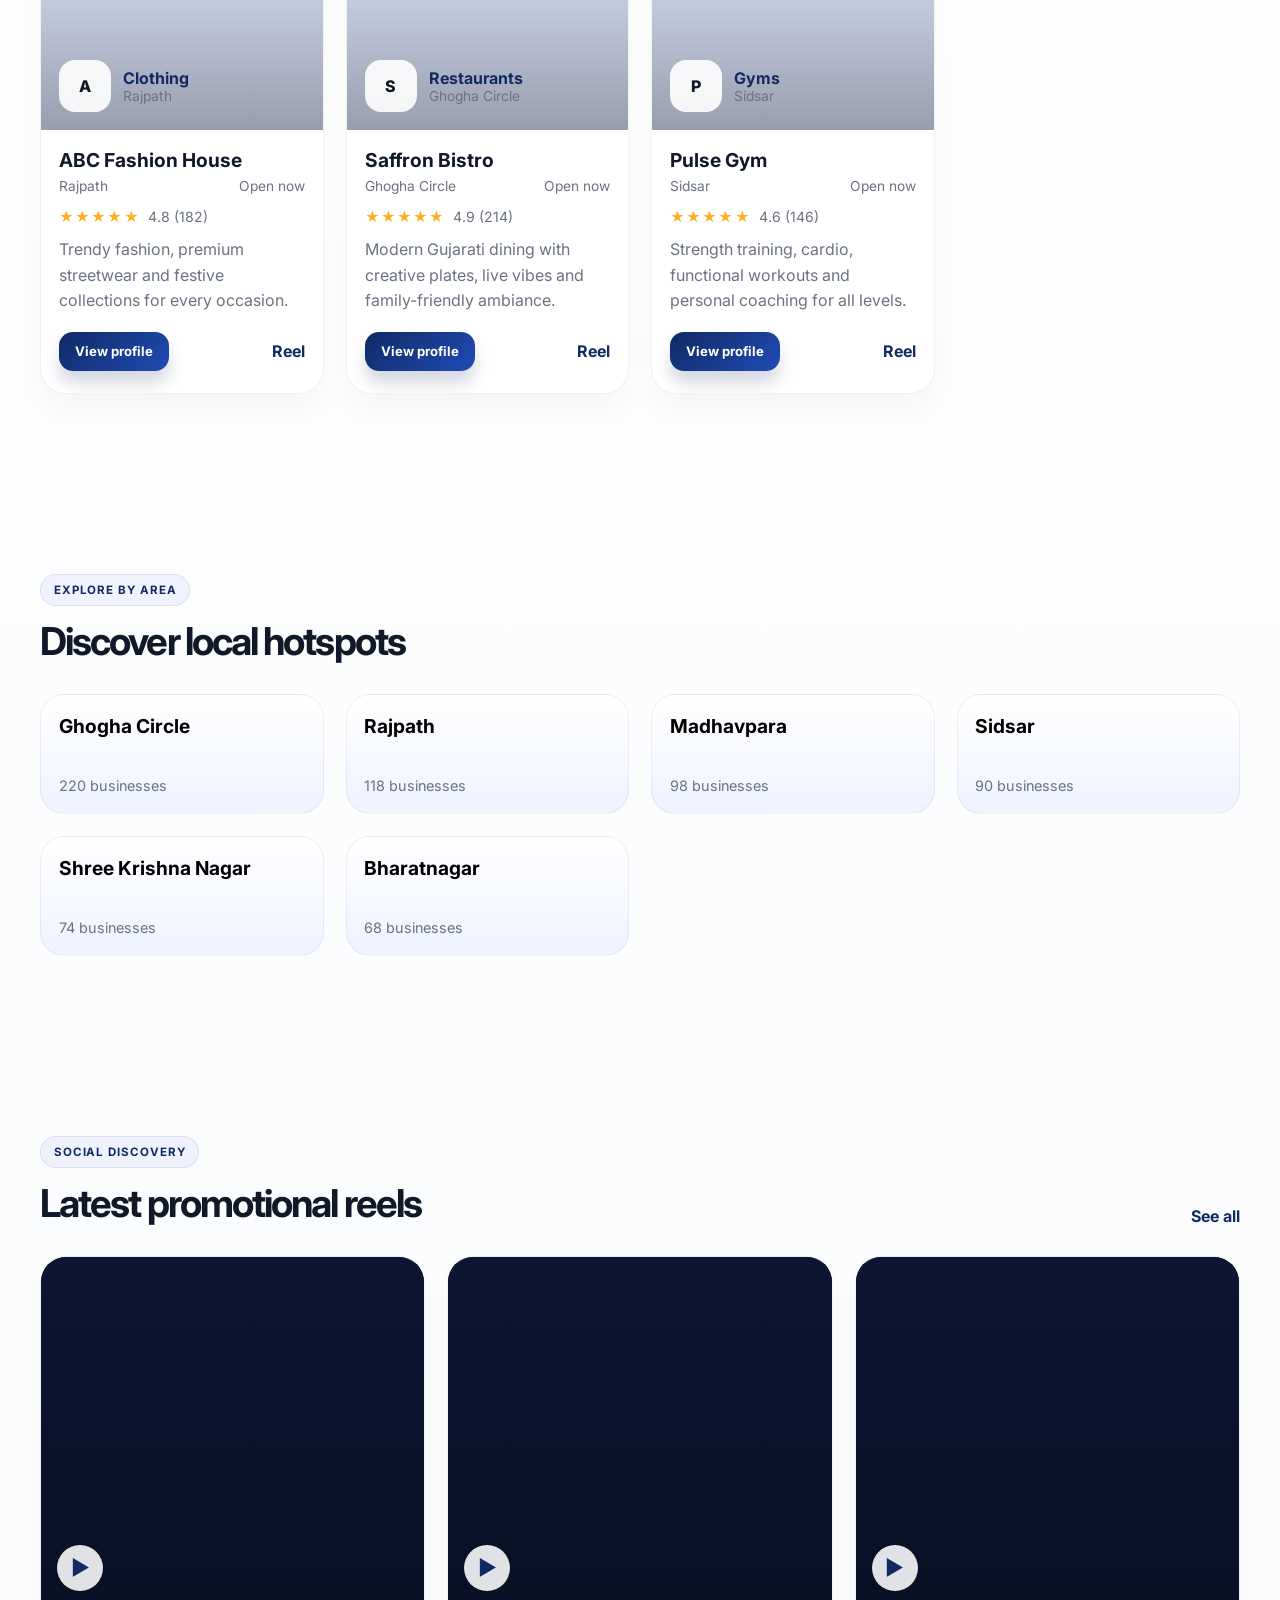
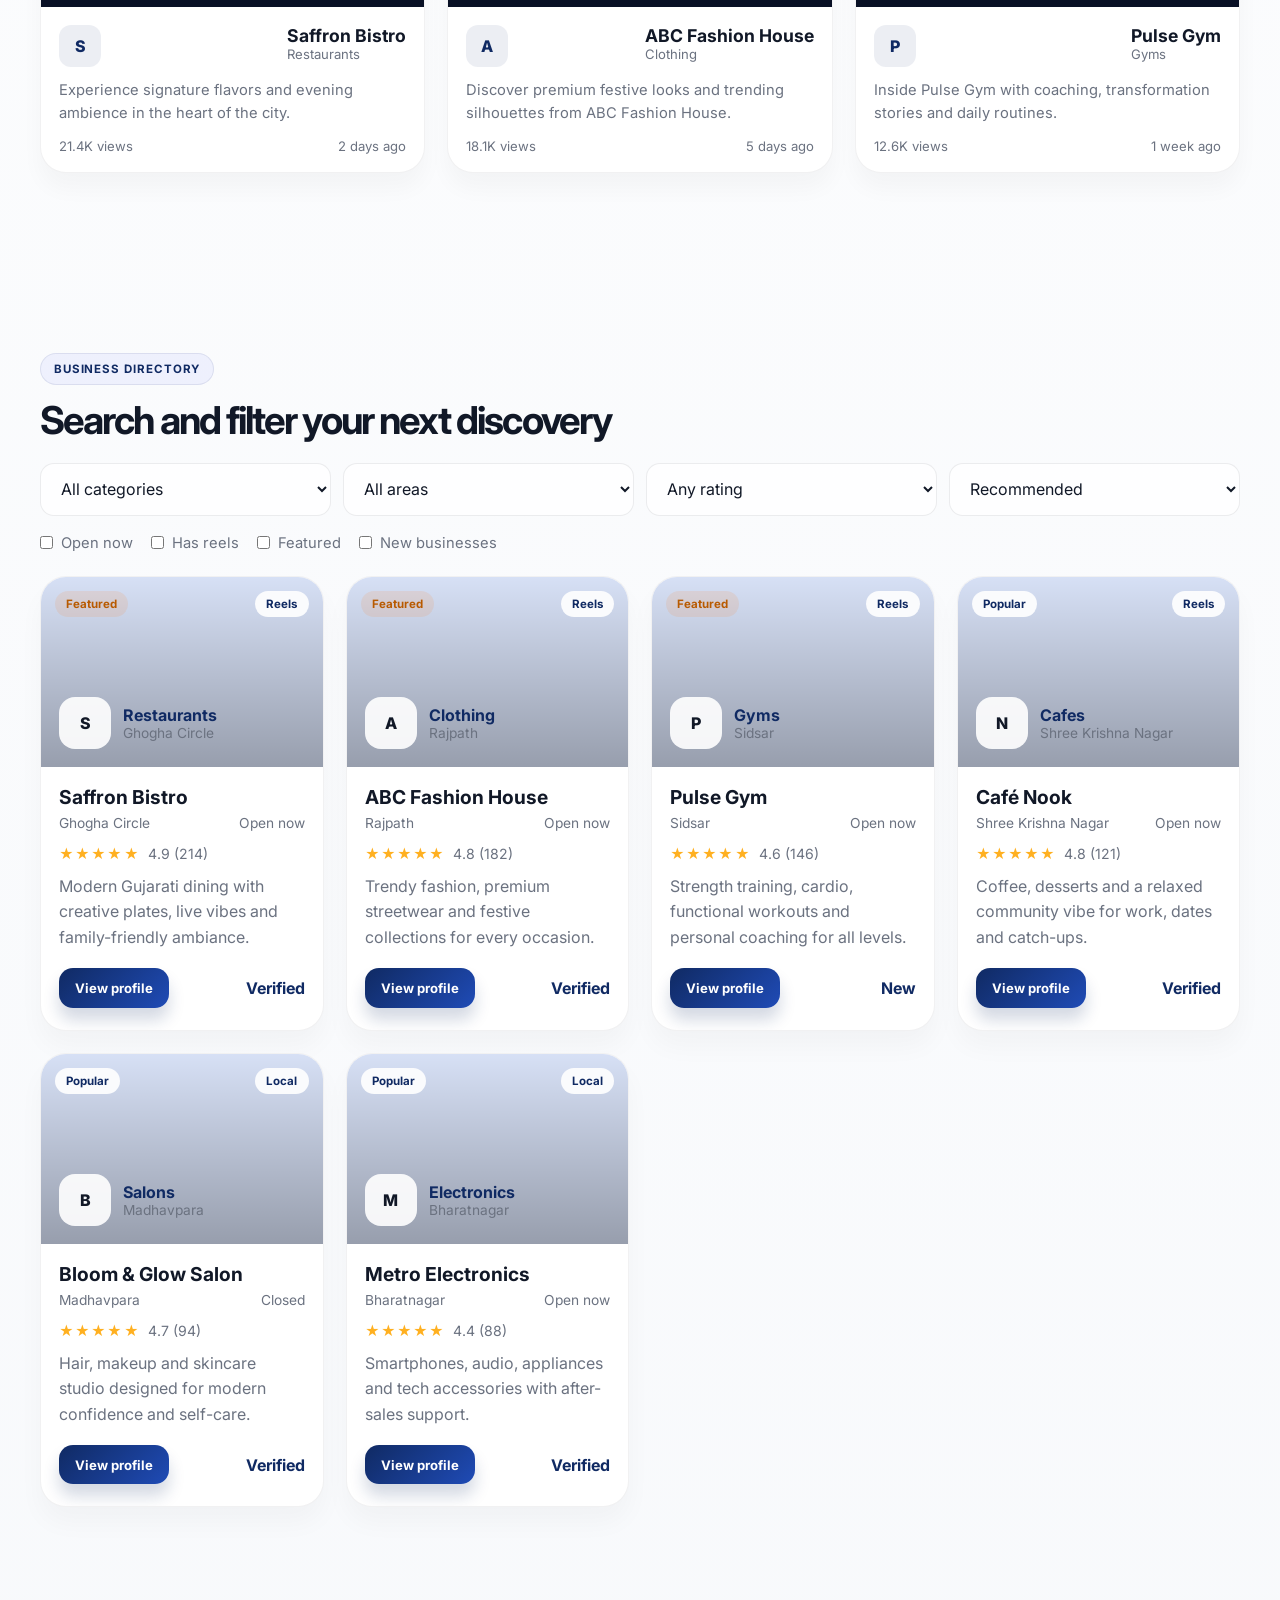
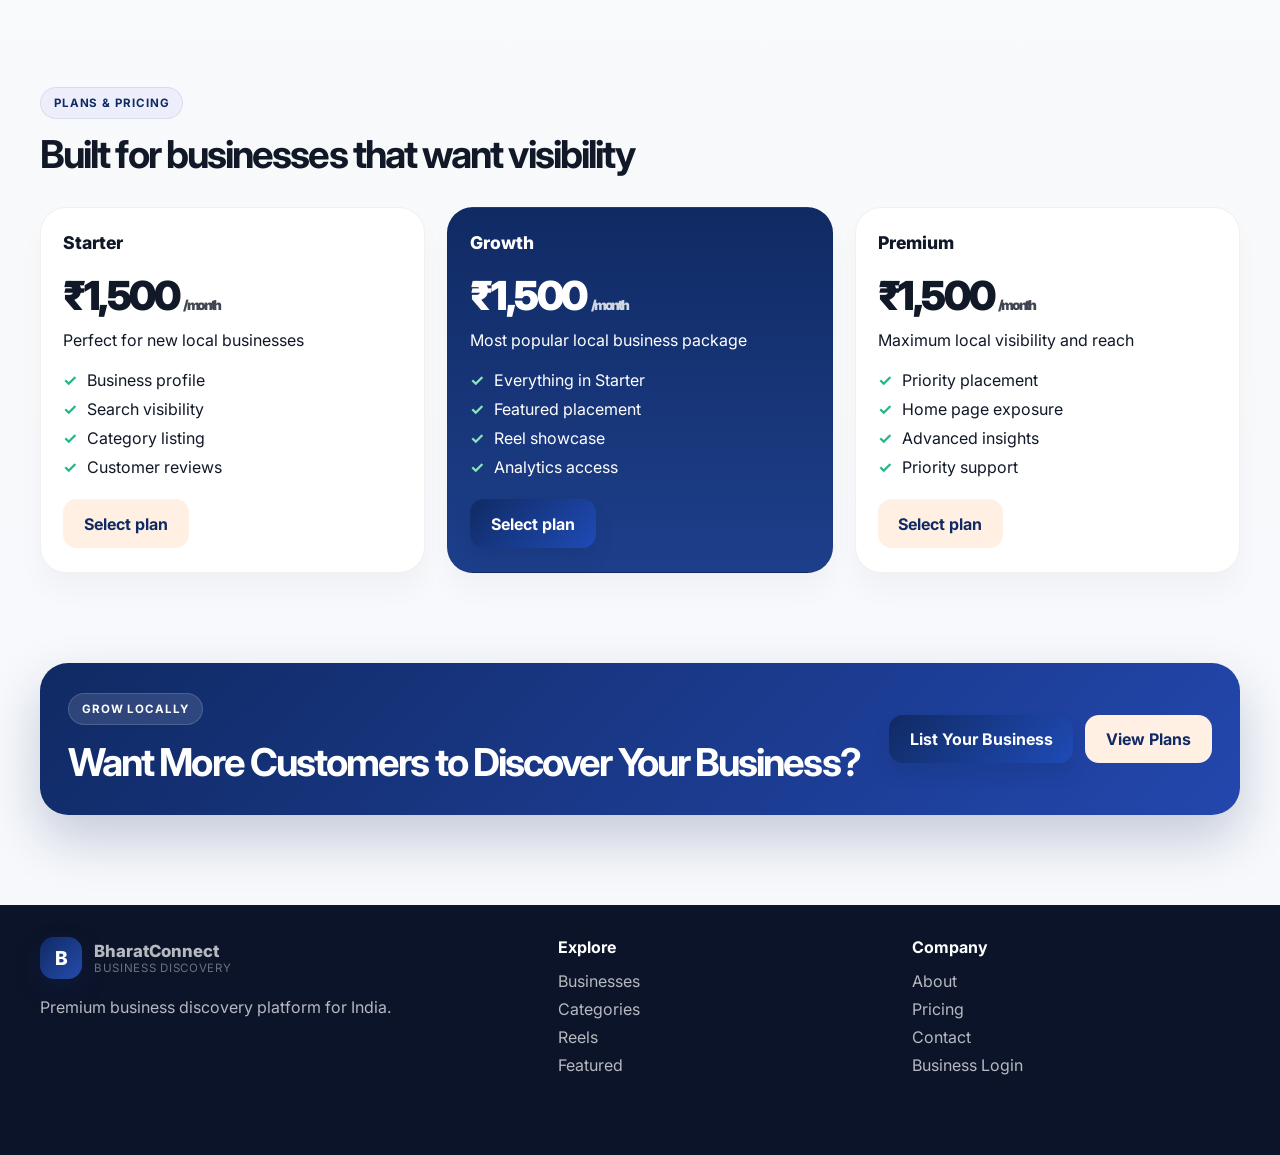
==== commit e540536a: "all code added" ====
--- a/index.html
+++ b/index.html
@@ -1,4 +1,4 @@
-<!DOCTYPE html>
+<!doctype html>
 <html lang="en">
   <head>
     <meta charset="UTF-8" />
@@ -28,19 +28,17 @@
         </div>
 
         <nav class="desktop-nav" aria-label="Main navigation">
-          <a href="#categories">Categories</a>
-          <a href="#featured">Explore</a>
-          <a href="#reels">Reels</a>
-          <a href="#featured">Featured</a>
-          <a href="#about">About</a>
-          <a href="#contact">Contact</a>
+          <a href="index.html" class="active">Home</a>
+          <a href="businesses.html">Businesses</a>
+          <a href="pricing.html">Pricing</a>
+          <a href="business-profile.html">Profile</a>
+          <a href="list-your-business.html">List Your Business</a>
         </nav>
 
         <div class="nav-actions">
-          <button class="ghost-btn" aria-label="Search">
-            <span>⌕</span>
-          </button>
-          <button class="primary-btn small">List Your Business</button>
+          <a href="list-your-business.html" class="primary-btn small"
+            >List Your Business</a
+          >
         </div>
       </div>
     </header>
@@ -52,7 +50,8 @@
             <span class="eyebrow">Across India</span>
             <h1>Discover India’s Best Businesses</h1>
             <p>
-              Find shops, brands, restaurants, services and more — all in one place.
+              Find shops, brands, restaurants, services and more — all in one
+              place.
             </p>
 
             <div class="search-box" id="searchBox">
@@ -68,14 +67,20 @@
 
             <div class="popular-searches" aria-label="Popular searches">
               <span>Popular:</span>
-              <button class="tag-btn" data-search="Restaurants">Restaurants</button>
+              <button class="tag-btn" data-search="Restaurants">
+                Restaurants
+              </button>
               <button class="tag-btn" data-search="Clothing">Clothing</button>
               <button class="tag-btn" data-search="Cafes">Cafes</button>
               <button class="tag-btn" data-search="Salons">Salons</button>
               <button class="tag-btn" data-search="Gyms">Gyms</button>
             </div>
 
-            <div class="search-suggestions" id="searchSuggestions" aria-live="polite"></div>
+            <div
+              class="search-suggestions"
+              id="searchSuggestions"
+              aria-live="polite"
+            ></div>
           </div>
 
           <div class="hero-visual" aria-label="Featured local business summary">
@@ -193,8 +198,12 @@
           <div class="filter-toggle-row">
             <label><input type="checkbox" id="openNowToggle" /> Open now</label>
             <label><input type="checkbox" id="reelsToggle" /> Has reels</label>
-            <label><input type="checkbox" id="featuredToggle" /> Featured</label>
-            <label><input type="checkbox" id="newToggle" /> New businesses</label>
+            <label
+              ><input type="checkbox" id="featuredToggle" /> Featured</label
+            >
+            <label
+              ><input type="checkbox" id="newToggle" /> New businesses</label
+            >
           </div>
 
           <div class="business-grid directory-grid" id="directoryGrid"></div>
@@ -260,7 +269,12 @@
       </div>
     </footer>
 
-    <div class="modal hidden" id="businessModal" aria-modal="true" role="dialog">
+    <div
+      class="modal hidden"
+      id="businessModal"
+      aria-modal="true"
+      role="dialog"
+    >
       <div class="modal-backdrop" data-close="true"></div>
       <div class="modal-card">
         <button class="modal-close" aria-label="Close details">×</button>
--- a/styles.css
+++ b/styles.css
@@ -437,7 +437,8 @@
   padding: 18px;
   box-shadow: 0 16px 30px rgba(17, 24, 39, 0.03);
   cursor: pointer;
-  transition: transform 0.2s ease, box-shadow 0.25s ease;
+  text-align: left;
+  transition: transform 0.2s ease, box-shadow 0.25s ease, border-color 0.2s ease;
 }
 
 .category-card:hover,
@@ -445,6 +446,7 @@
 .reel-card:hover {
   transform: translateY(-4px);
   box-shadow: 0 20px 36px rgba(16, 42, 99, 0.1);
+  border-color: rgba(16, 42, 99, 0.12);
 }
 
 .category-thumb {
@@ -453,9 +455,13 @@
   display: grid;
   place-items: center;
   border-radius: 18px;
-  background: linear-gradient(135deg, #ecedff, #fff0e6);
-  font-size: 2rem;
+  background: rgba(255, 255, 255, 0.8);
+  font-size: 1.6rem;
+  font-weight: 800;
+  letter-spacing: 0.04em;
   margin-bottom: 18px;
+  color: var(--primary);
+  box-shadow: inset 0 0 0 1px rgba(16, 42, 99, 0.05);
 }
 
 .category-card h3 {
@@ -636,19 +642,39 @@
 .reel-thumb {
   position: relative;
   height: 350px;
-  background: linear-gradient(180deg, rgba(16, 42, 99, 0.1), rgba(16, 42, 99, 0.35)),
-    url('https://images.unsplash.com/photo-1517248135467-4c7edcad34c4?auto=format&fit=crop&w=800&q=80') center/cover no-repeat;
-}
-
-.reel-thumb::after {
-  content: "▶";
+  background: #0d1836;
+  overflow: hidden;
+}
+
+.reel-video {
   position: absolute;
   inset: 0;
+  width: 100%;
+  height: 100%;
+  object-fit: cover;
+  display: block;
+  background: #0d1836;
+}
+
+.video-overlay {
+  position: absolute;
+  inset: 0;
+  background: linear-gradient(180deg, rgba(0, 0, 0, 0.08), rgba(0, 0, 0, 0.32));
+}
+
+.play-pill {
+  position: absolute;
+  left: 16px;
+  bottom: 16px;
+  width: 46px;
+  height: 46px;
+  border-radius: 50%;
   display: grid;
   place-items: center;
-  color: white;
-  font-size: 2.4rem;
-  background: rgba(0, 0, 0, 0.15);
+  background: rgba(255, 255, 255, 0.88);
+  color: var(--primary);
+  font-size: 1.3rem;
+  z-index: 1;
 }
 
 .reel-content {
@@ -975,6 +1001,215 @@
   margin-bottom: 4px;
 }
 
+.desktop-nav a.active {
+  color: var(--primary);
+  font-weight: 700;
+}
+
+.page-hero {
+  padding: 80px 0 40px;
+}
+
+.page-hero-inner {
+  text-align: center;
+  max-width: 760px;
+  margin: 0 auto;
+}
+
+.page-hero-inner h1 {
+  font-size: clamp(2.4rem, 4vw, 4.2rem);
+  letter-spacing: -0.06em;
+  margin-top: 18px;
+}
+
+.page-hero-inner p {
+  margin-top: 18px;
+  color: var(--muted);
+  font-size: 1.08rem;
+}
+
+.narrow {
+  max-width: 680px;
+}
+
+.business-profile-hero {
+  padding-top: 32px;
+}
+
+.profile-hero-shell {
+  background: white;
+  border: 1px solid rgba(17, 24, 39, 0.06);
+  border-radius: 30px;
+  overflow: hidden;
+  box-shadow: 0 18px 32px rgba(15, 23, 42, 0.04);
+}
+
+.profile-cover {
+  height: 250px;
+  background-size: cover;
+  background-position: center;
+}
+
+.profile-summary {
+  padding: 24px 24px 30px;
+}
+
+.profile-badge-row {
+  display: flex;
+  align-items: center;
+  gap: 18px;
+  margin-bottom: 18px;
+}
+
+.logo-badge.large {
+  width: 72px;
+  height: 72px;
+  font-size: 1.5rem;
+  border-radius: 22px;
+}
+
+.profile-summary h1 {
+  margin-top: 10px;
+  font-size: clamp(2rem, 3vw, 3rem);
+  letter-spacing: -0.05em;
+}
+
+.profile-summary p {
+  color: var(--muted);
+  line-height: 1.7;
+  margin-top: 16px;
+  max-width: 680px;
+}
+
+.profile-grid {
+  display: grid;
+  grid-template-columns: 1.5fr 0.9fr;
+  gap: 24px;
+}
+
+.profile-main,
+.profile-sidebar {
+  display: grid;
+  gap: 22px;
+}
+
+.profile-card {
+  background: white;
+  border: 1px solid rgba(17, 24, 39, 0.06);
+  border-radius: 26px;
+  padding: 22px;
+  box-shadow: 0 16px 26px rgba(17, 24, 39, 0.03);
+}
+
+.profile-card h3 {
+  margin-bottom: 14px;
+  font-size: 1.4rem;
+}
+
+.single-column {
+  grid-template-columns: 1fr;
+}
+
+.review-stack {
+  display: grid;
+  gap: 18px;
+}
+
+.review-item {
+  border: 1px solid rgba(17, 24, 39, 0.06);
+  border-radius: 18px;
+  background: #fafbff;
+  padding: 18px;
+}
+
+.review-user {
+  display: flex;
+  align-items: center;
+  gap: 12px;
+  margin-bottom: 10px;
+}
+
+.review-user span {
+  display: block;
+  color: var(--muted);
+  font-size: 0.8rem;
+}
+
+.avatar {
+  width: 42px;
+  height: 42px;
+  border-radius: 50%;
+  display: grid;
+  place-items: center;
+  background: linear-gradient(135deg, #e6ebff, #fff0e6);
+  color: var(--primary);
+  font-weight: 800;
+}
+
+.info-list.compact {
+  gap: 8px;
+}
+
+.form-shell {
+  max-width: 1000px;
+}
+
+.form-card {
+  background: white;
+  border: 1px solid rgba(17, 24, 39, 0.06);
+  border-radius: 28px;
+  padding: 24px;
+  box-shadow: 0 20px 30px rgba(17, 24, 39, 0.04);
+}
+
+.form-card h3 {
+  margin-bottom: 22px;
+  font-size: 1.8rem;
+}
+
+.form-grid {
+  display: grid;
+  grid-template-columns: repeat(2, minmax(0, 1fr));
+  gap: 18px;
+}
+
+.field {
+  display: grid;
+  gap: 8px;
+}
+
+.field.wide {
+  grid-column: 1 / -1;
+}
+
+.field label {
+  font-weight: 600;
+  color: var(--text);
+}
+
+.field input,
+.field textarea,
+.field select {
+  width: 100%;
+  border: 1px solid rgba(17, 24, 39, 0.08);
+  border-radius: 14px;
+  padding: 0.85rem 1rem;
+  background: rgba(247, 249, 255, 0.8);
+  color: var(--text);
+}
+
+.field textarea {
+  resize: vertical;
+  min-height: 120px;
+}
+
+.form-actions {
+  display: flex;
+  justify-content: flex-end;
+  gap: 12px;
+  margin-top: 24px;
+}
+
 @media (max-width: 1024px) {
   .category-grid {
     grid-template-columns: repeat(3, minmax(0, 1fr));
@@ -1025,7 +1260,9 @@
   .business-grid,
   .reel-grid,
   .filters-panel,
-  .footer-inner {
+  .footer-inner,
+  .profile-grid,
+  .form-grid {
     grid-template-columns: 1fr;
   }
 
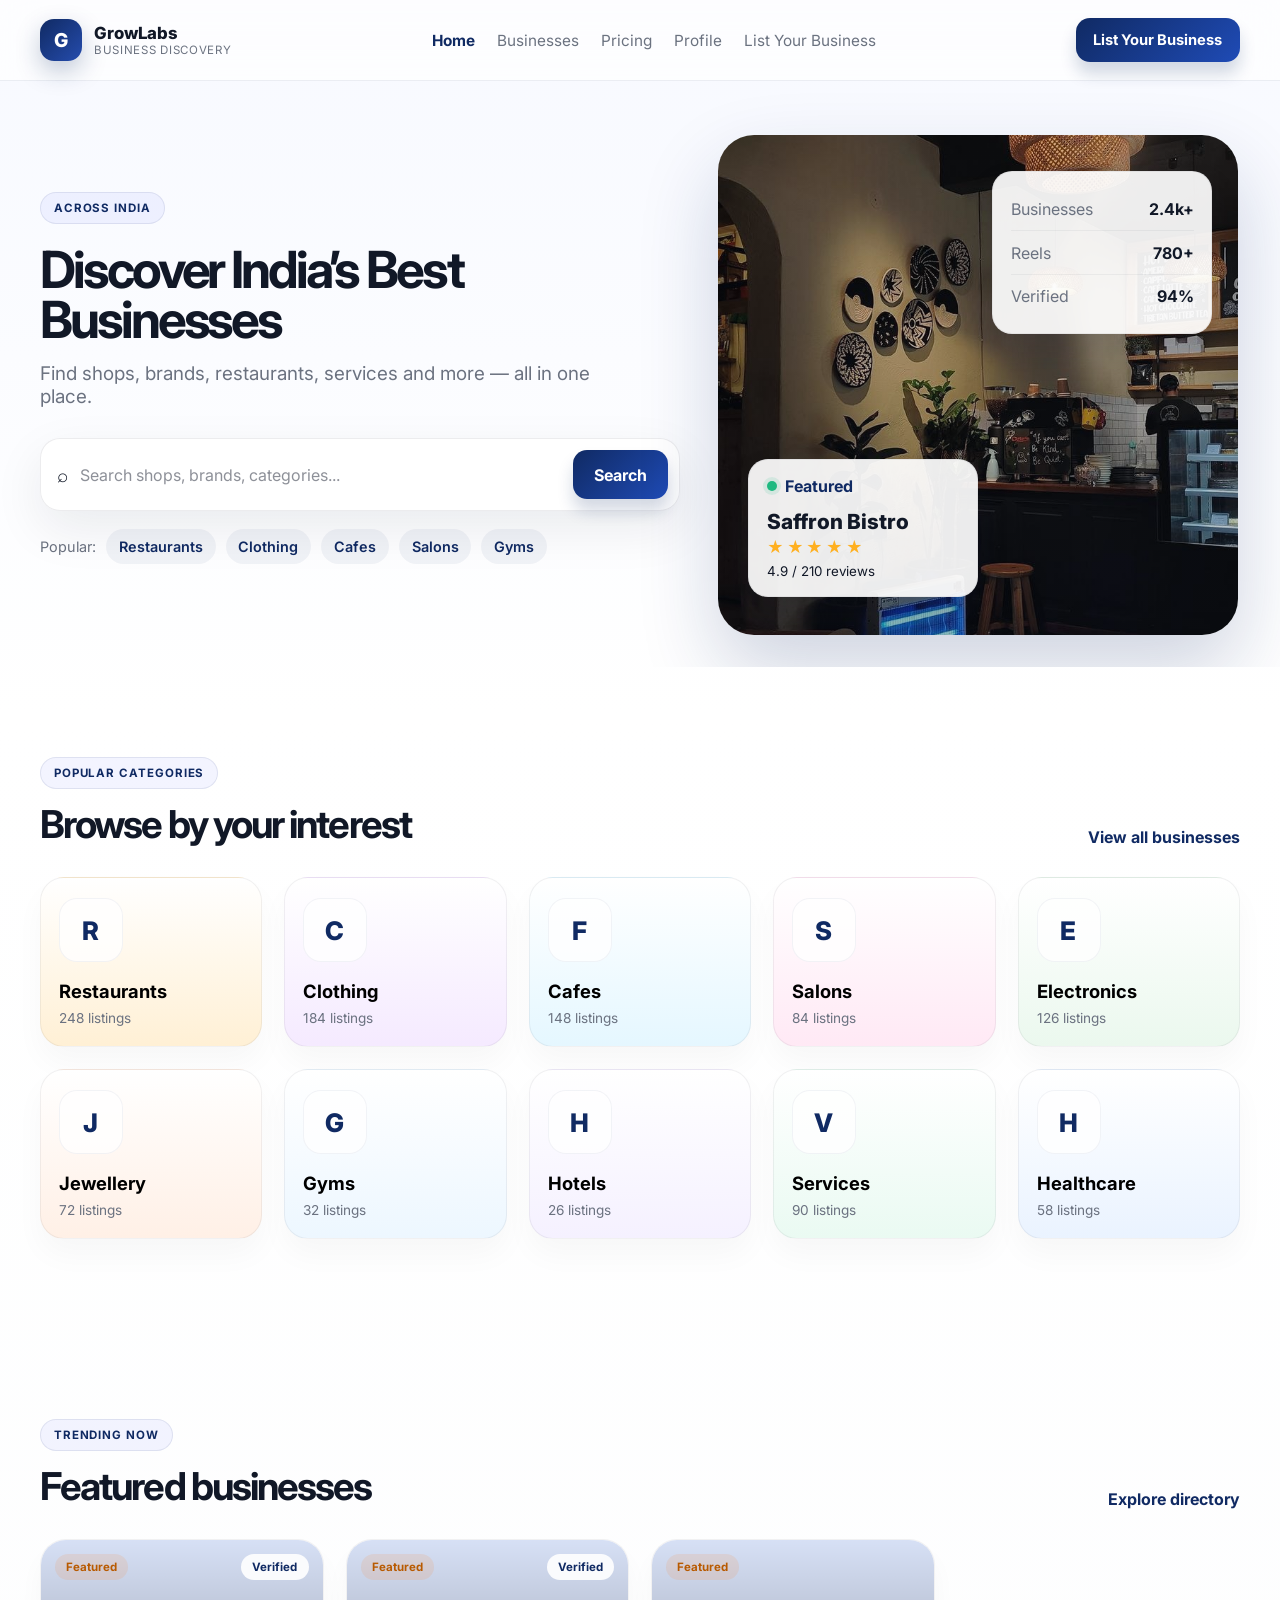
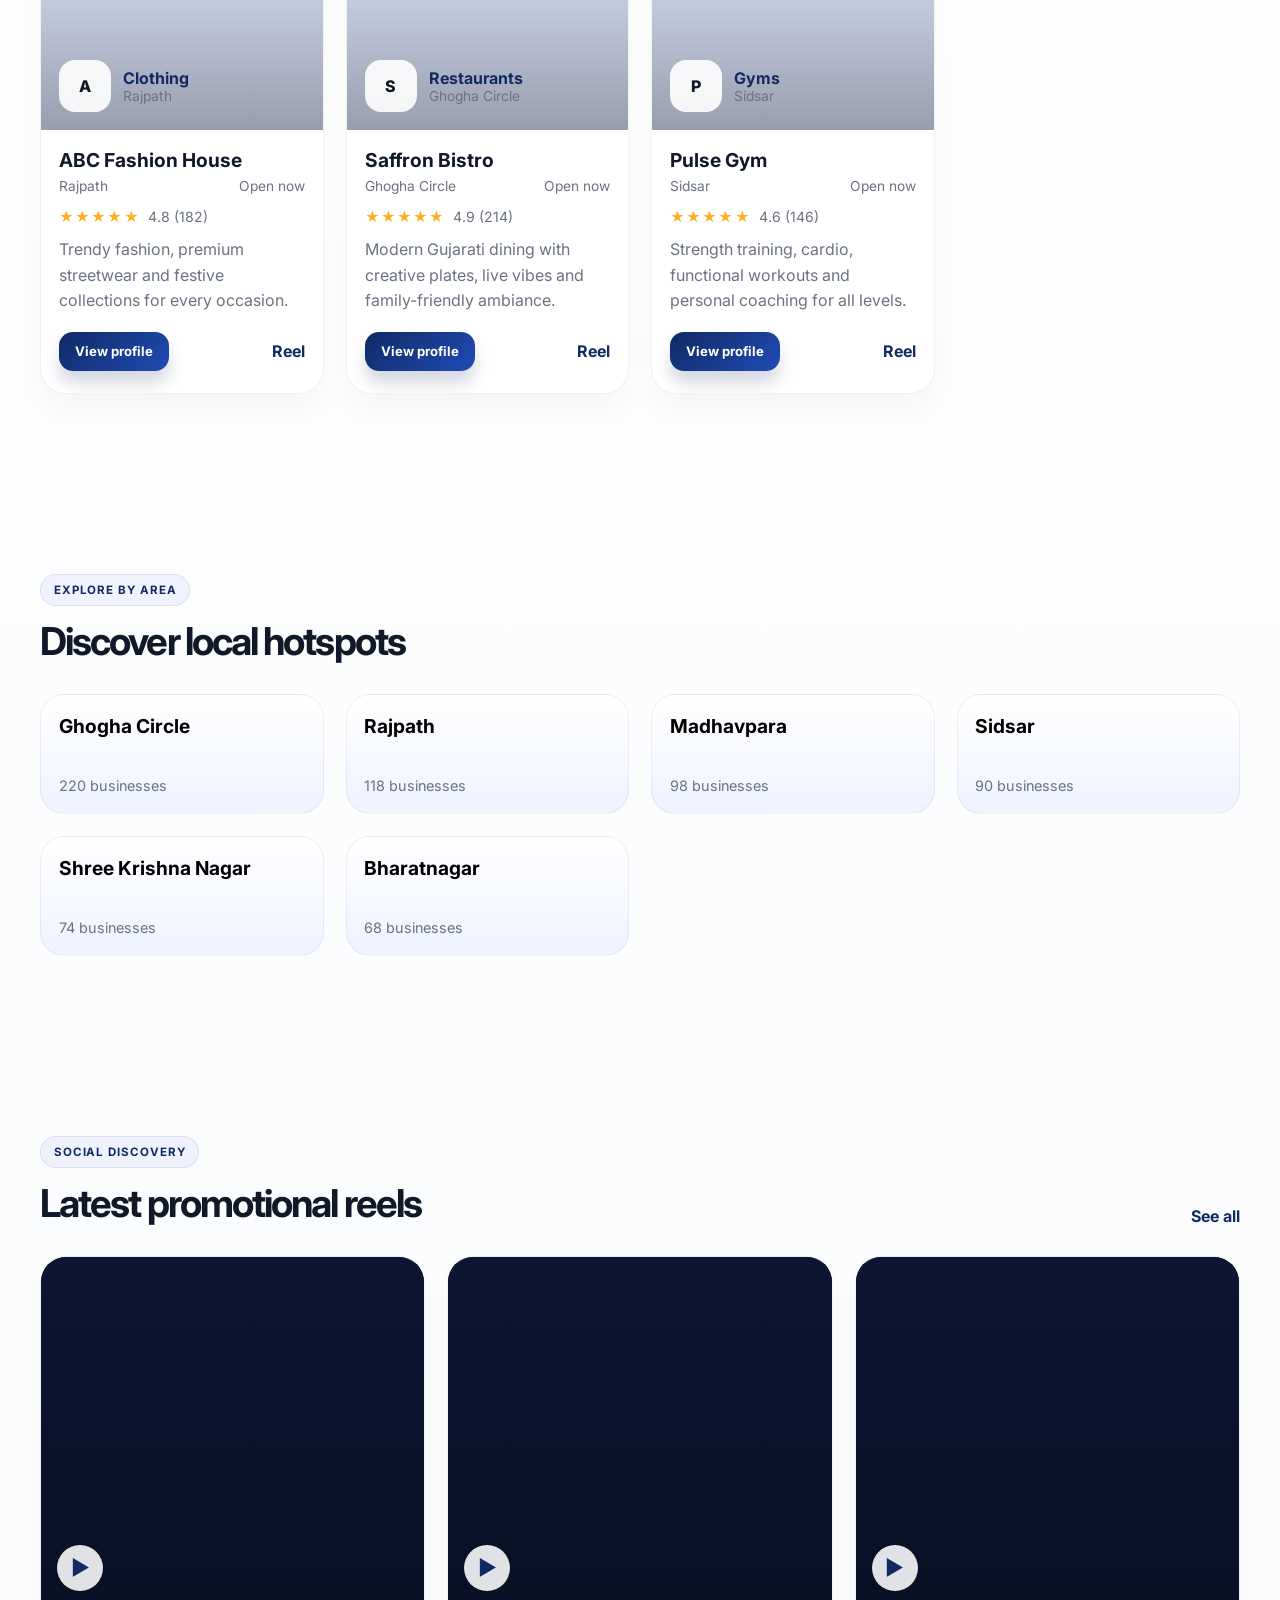
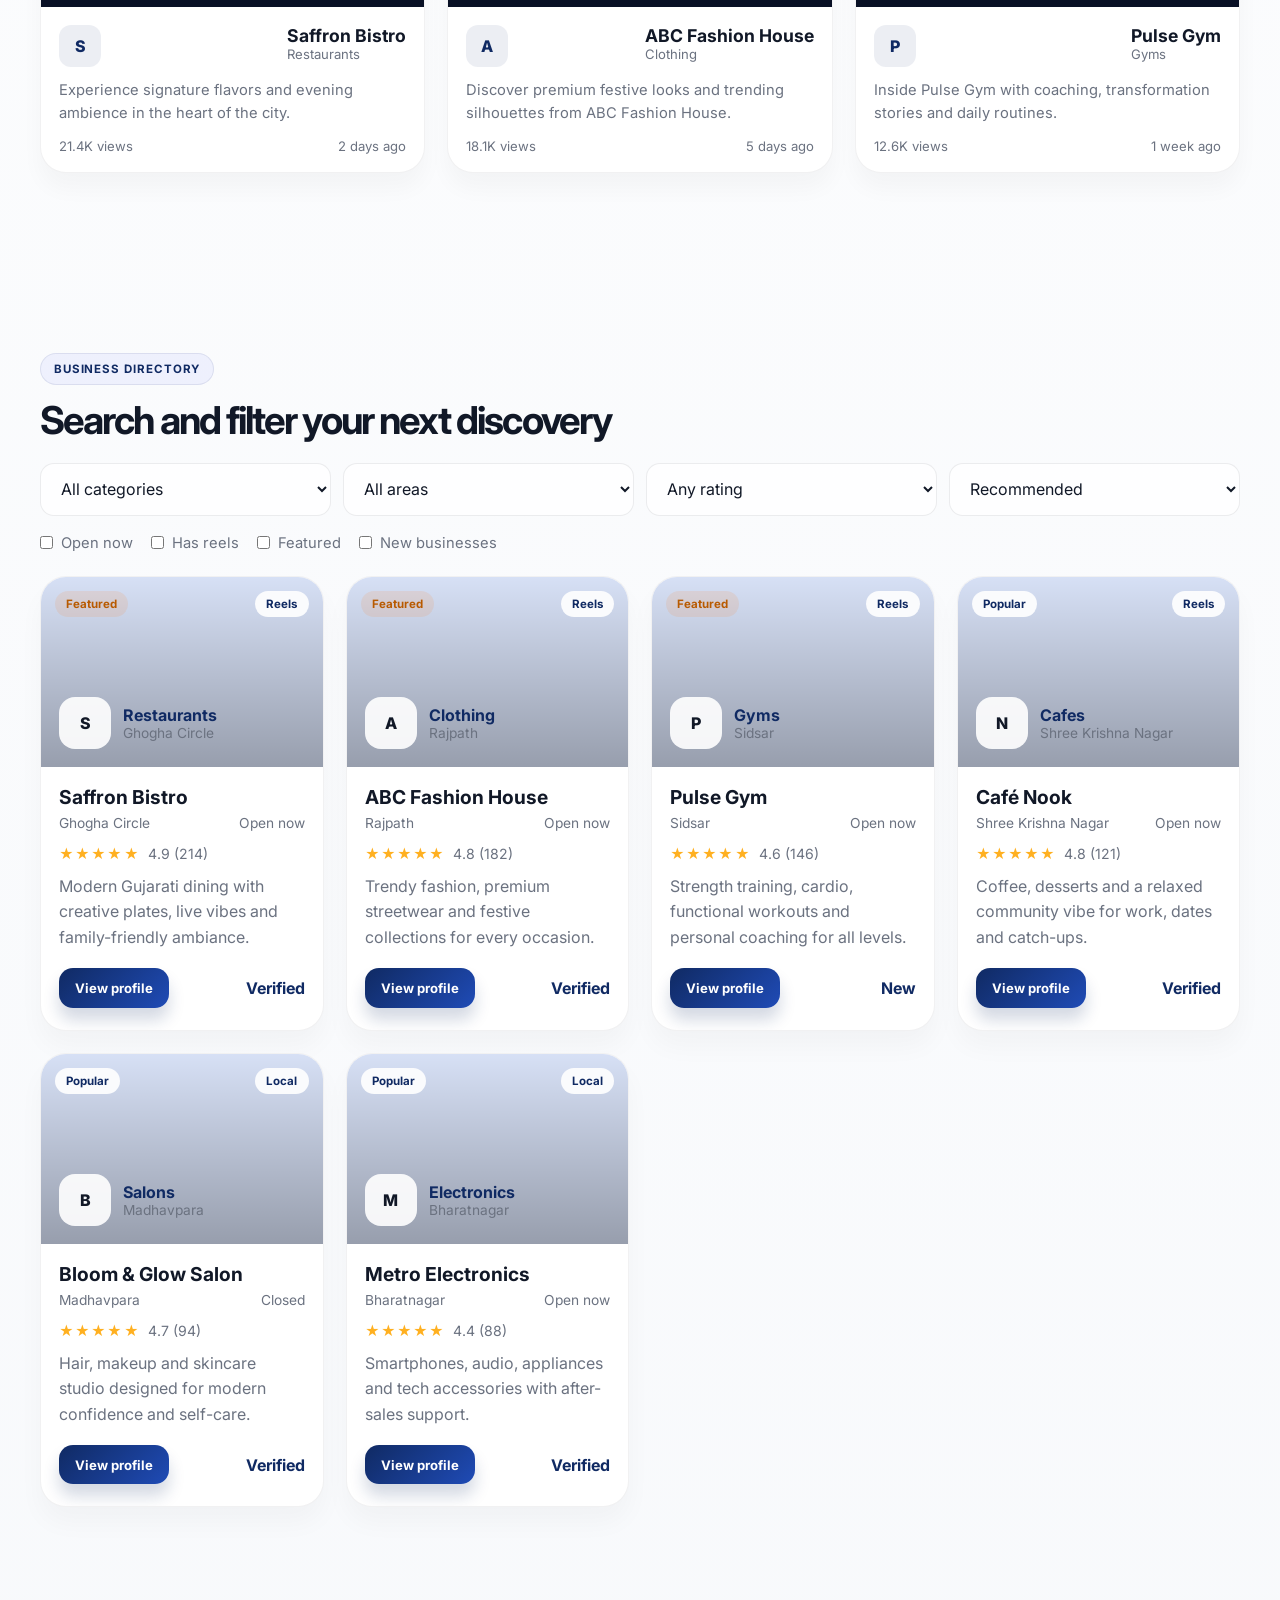
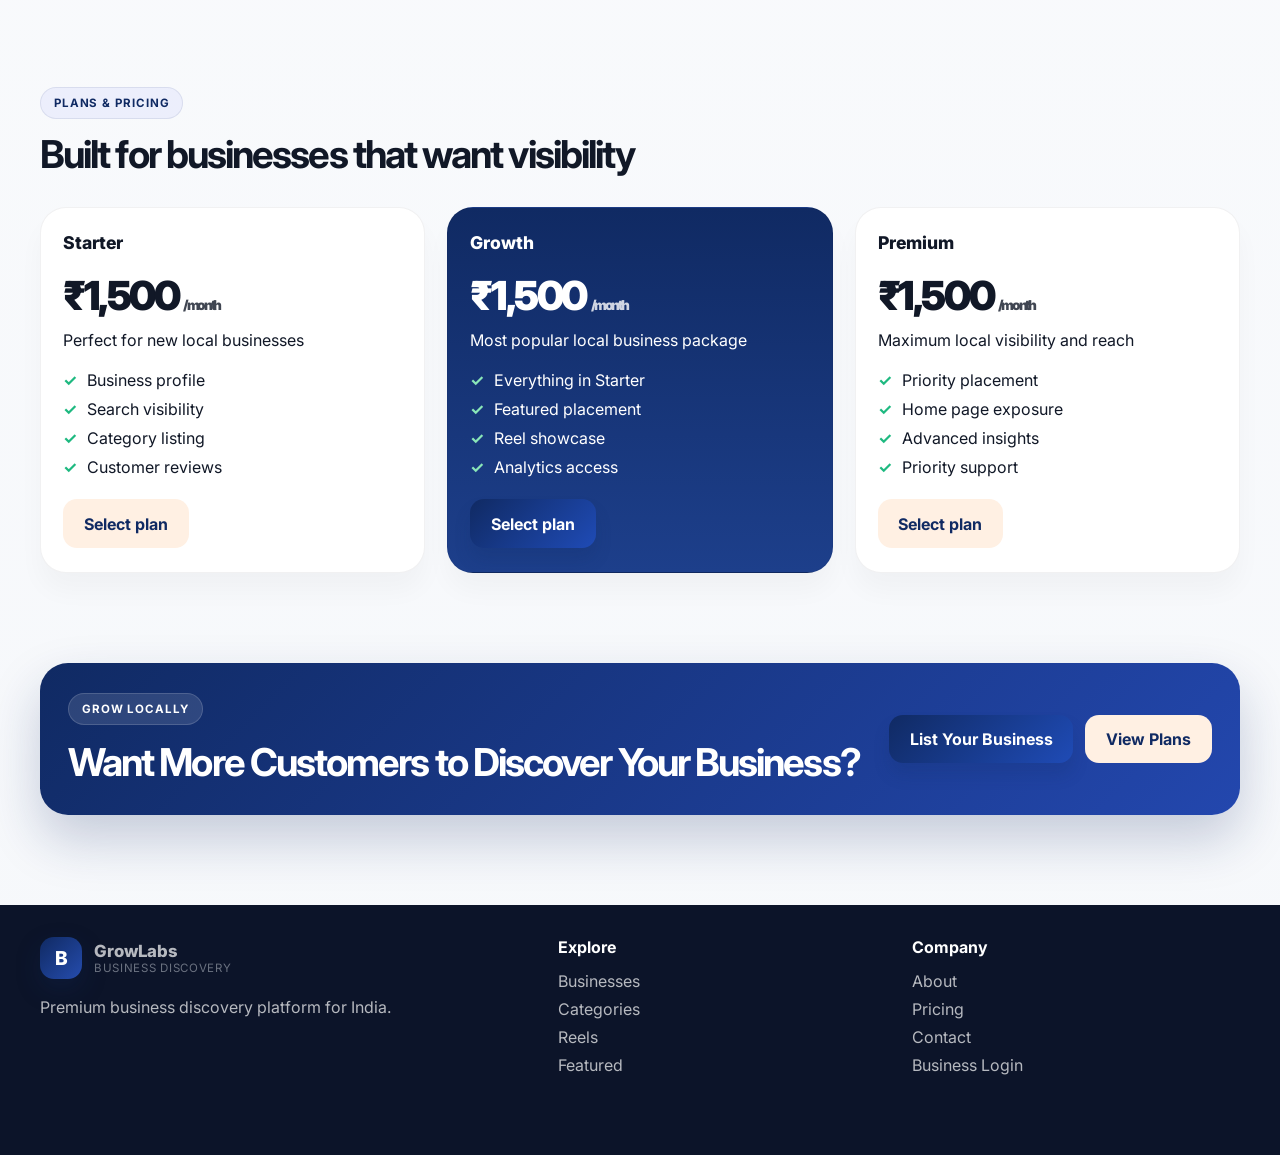
==== commit 77d9d6a3: "add to all code in github" ====
--- a/index.html
+++ b/index.html
@@ -3,7 +3,7 @@
   <head>
     <meta charset="UTF-8" />
     <meta name="viewport" content="width=device-width, initial-scale=1.0" />
-    <title>BharatConnect — Discover Businesses Across India</title>
+    <title>GrowLabs — Discover Businesses Across India</title>
     <meta
       name="description"
       content="Discover the best businesses across India with premium listings, reviews, reels and community-driven discovery."
@@ -20,9 +20,9 @@
     <header class="site-header">
       <div class="container nav-shell">
         <div class="brand-wrap">
-          <div class="brand-mark">B</div>
+          <div class="brand-mark">G</div>
           <div class="brand-text">
-            <span class="brand-name">BharatConnect</span>
+            <span class="brand-name">GrowLabs</span>
             <span class="brand-tag">Business discovery</span>
           </div>
         </div>
@@ -242,7 +242,7 @@
           <div class="brand-wrap footer-brand">
             <div class="brand-mark">B</div>
             <div class="brand-text">
-              <span class="brand-name">BharatConnect</span>
+              <span class="brand-name">GrowLabs</span>
               <span class="brand-tag">Business discovery</span>
             </div>
           </div>
--- a/styles.css
+++ b/styles.css
@@ -321,7 +321,7 @@
   border-radius: 36px;
   background:
     linear-gradient(180deg, rgba(17, 24, 39, 0.14), rgba(17, 24, 39, 0.28)),
-    url('https://images.unsplash.com/photo-1521017432531-fbd92d768814?auto=format&fit=crop&w=1200&q=80') center/cover no-repeat;
+    url('01.jpg') center/cover no-repeat;
   box-shadow: 0 35px 80px rgba(16, 42, 99, 0.2);
   overflow: hidden;
 }
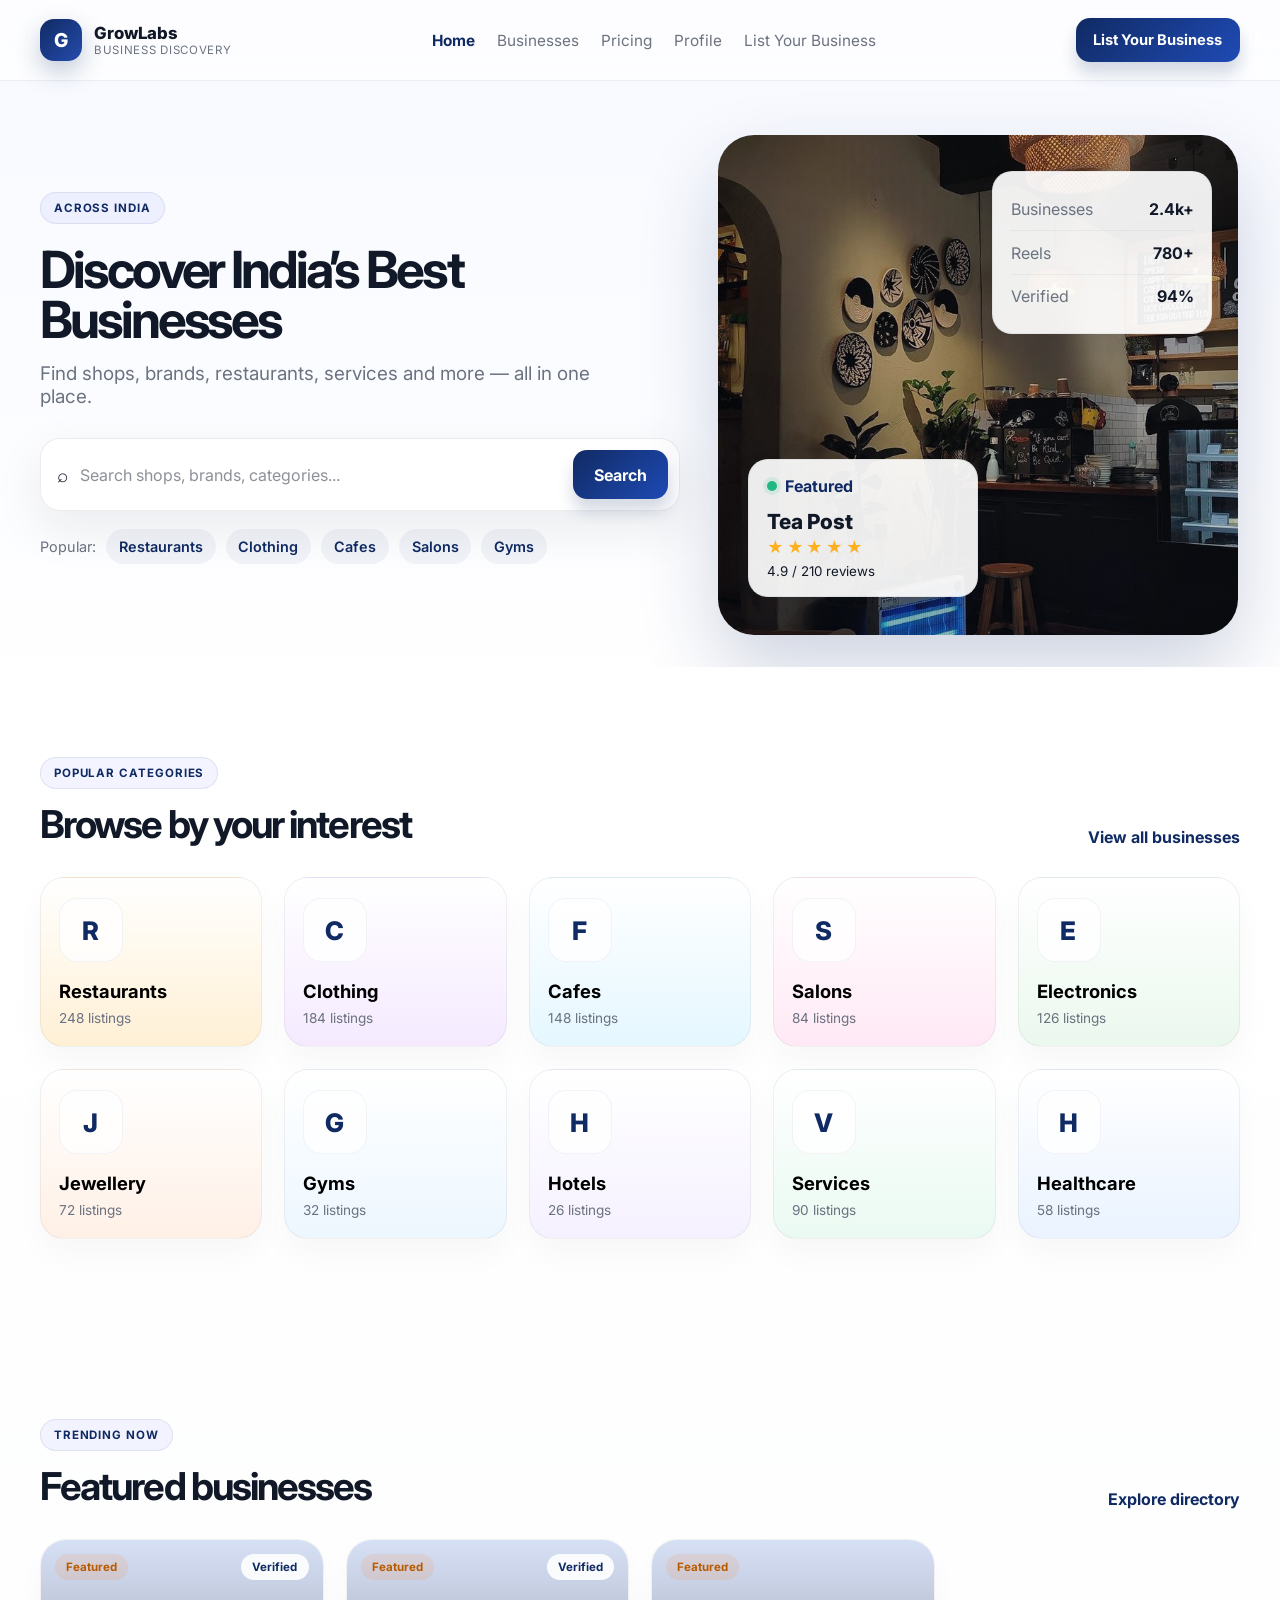
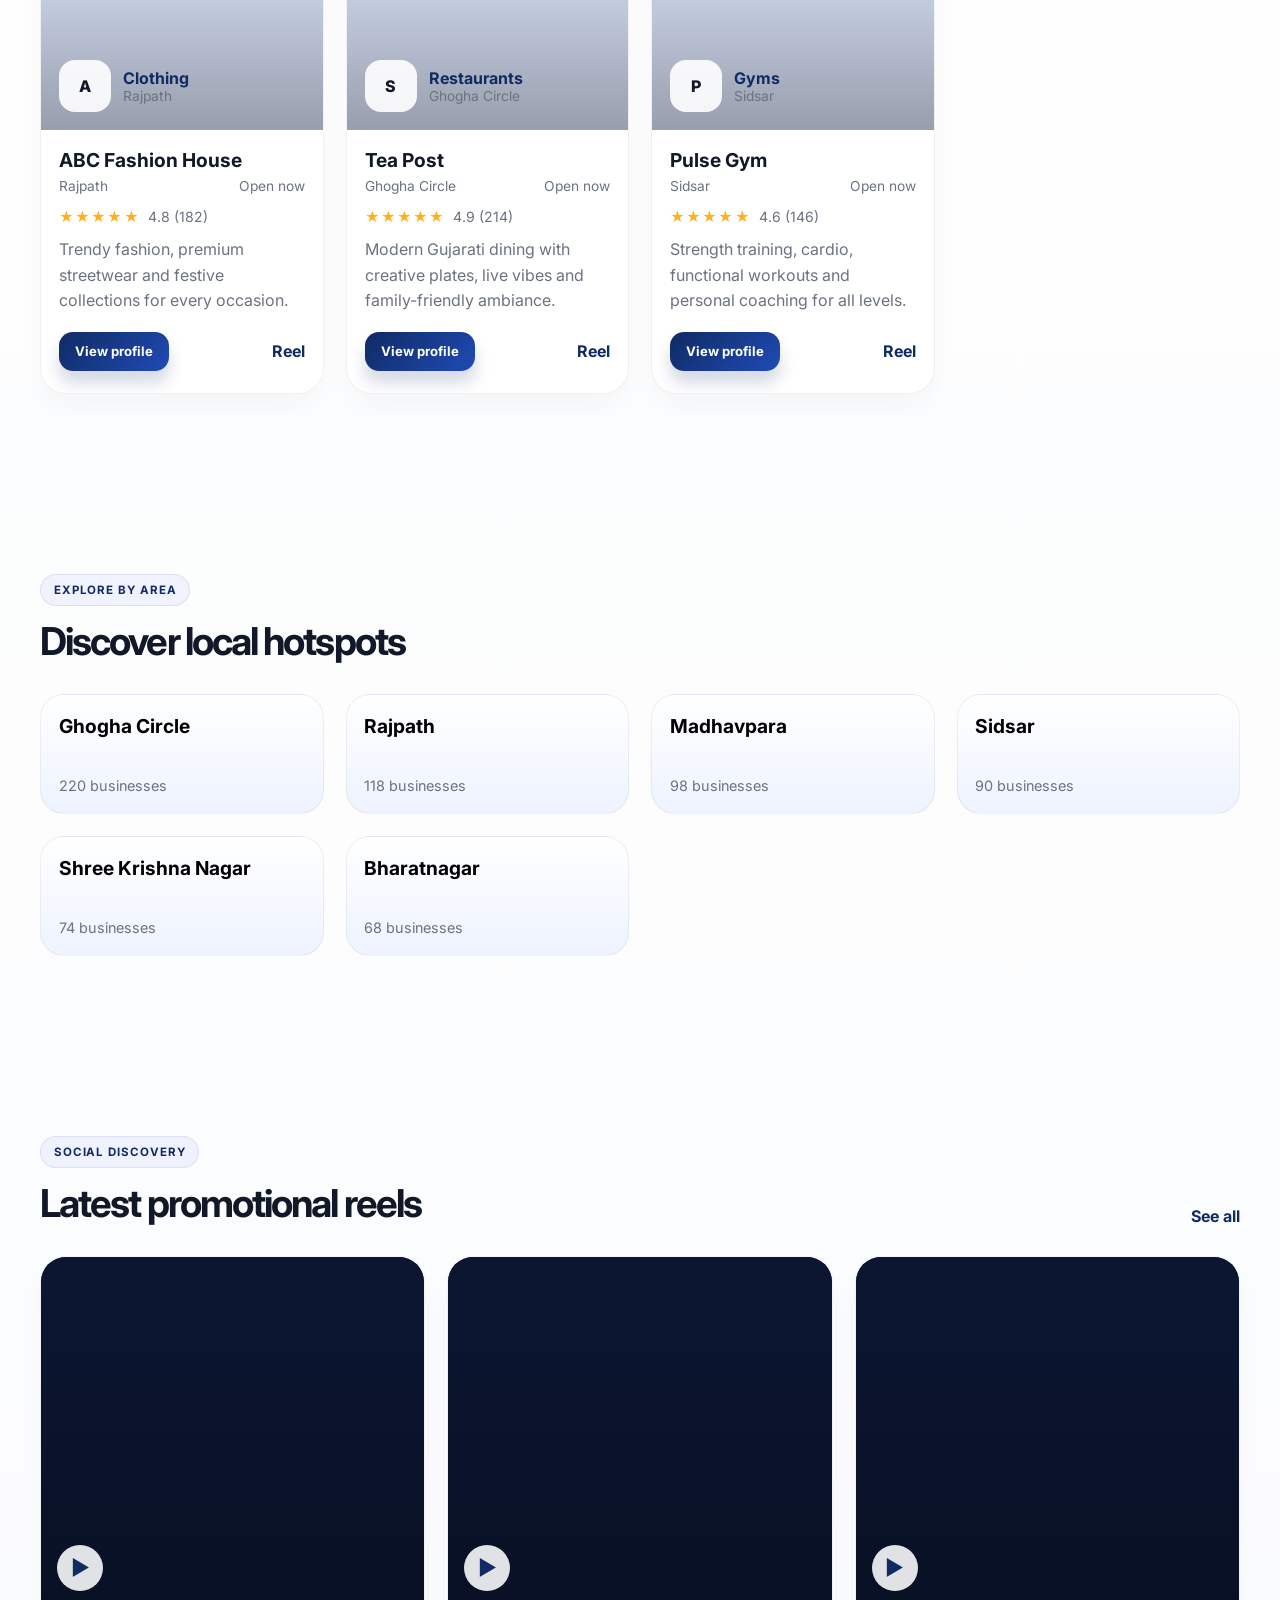
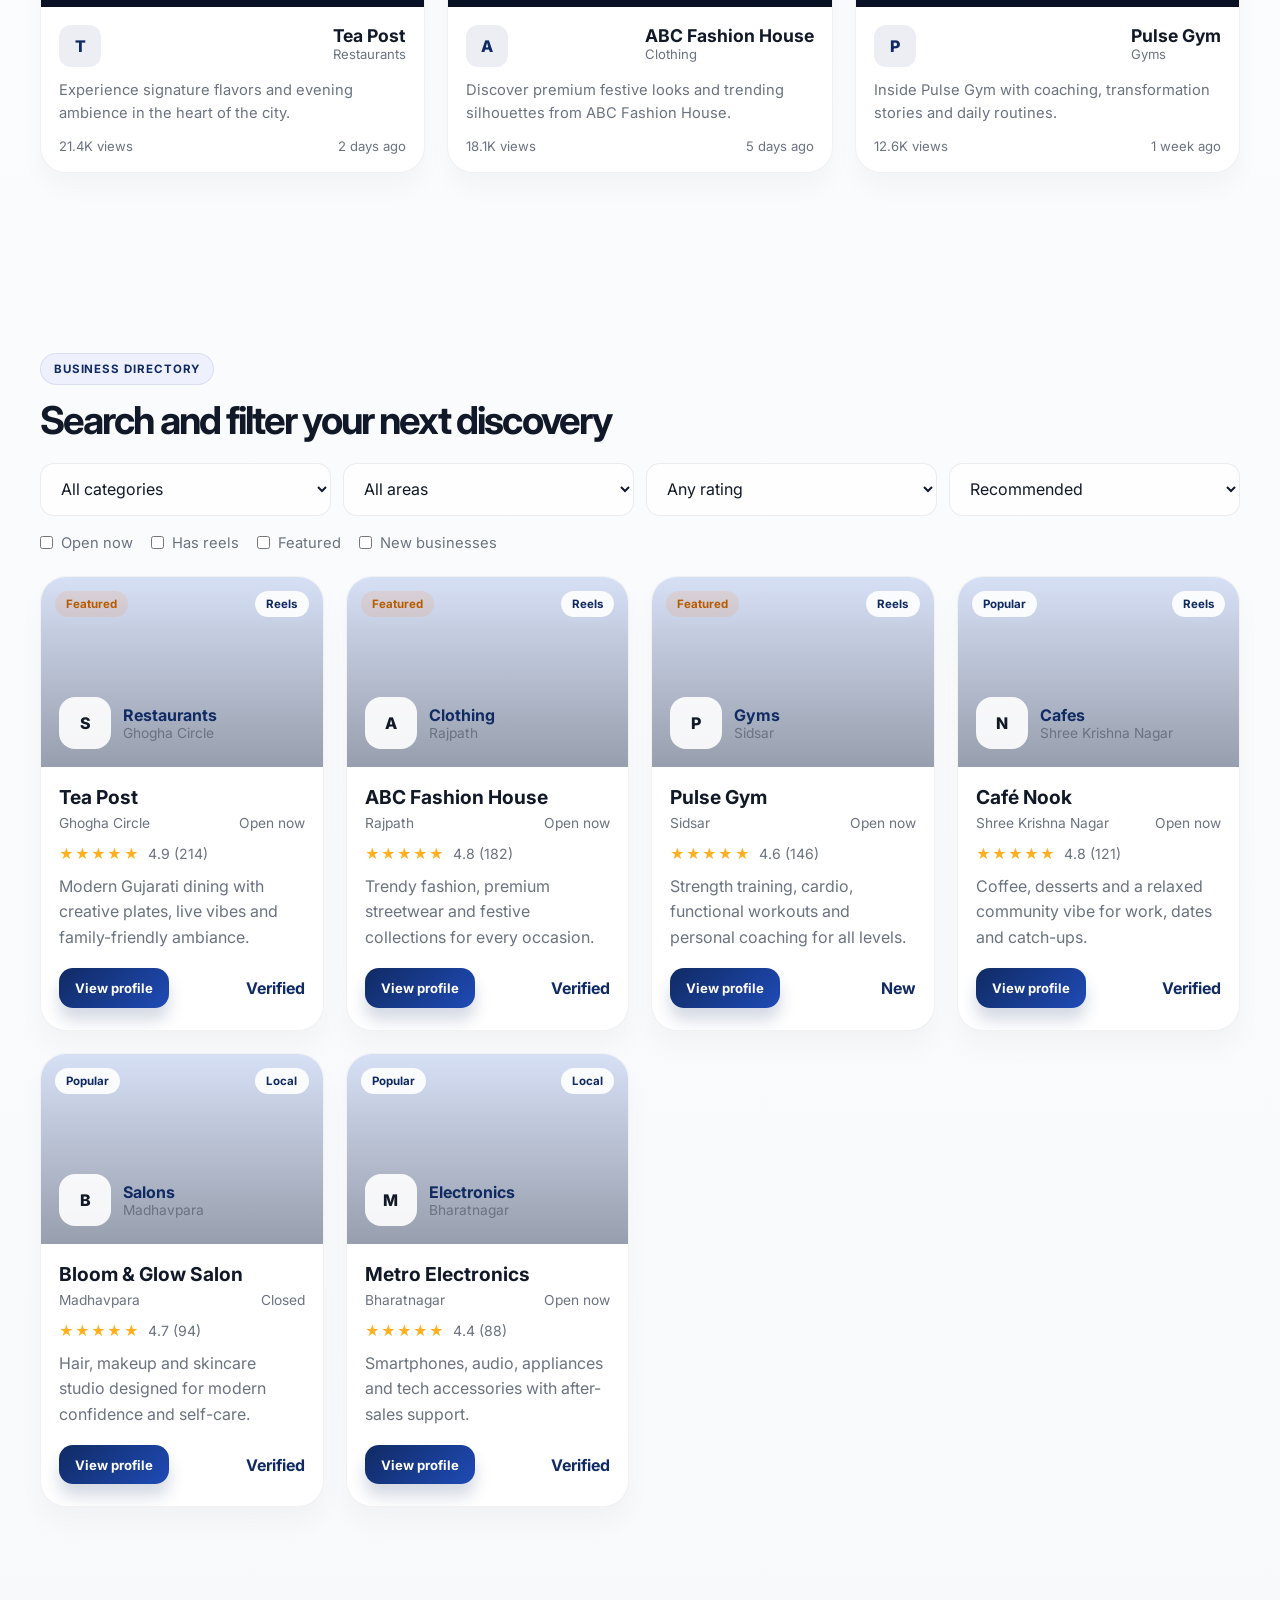
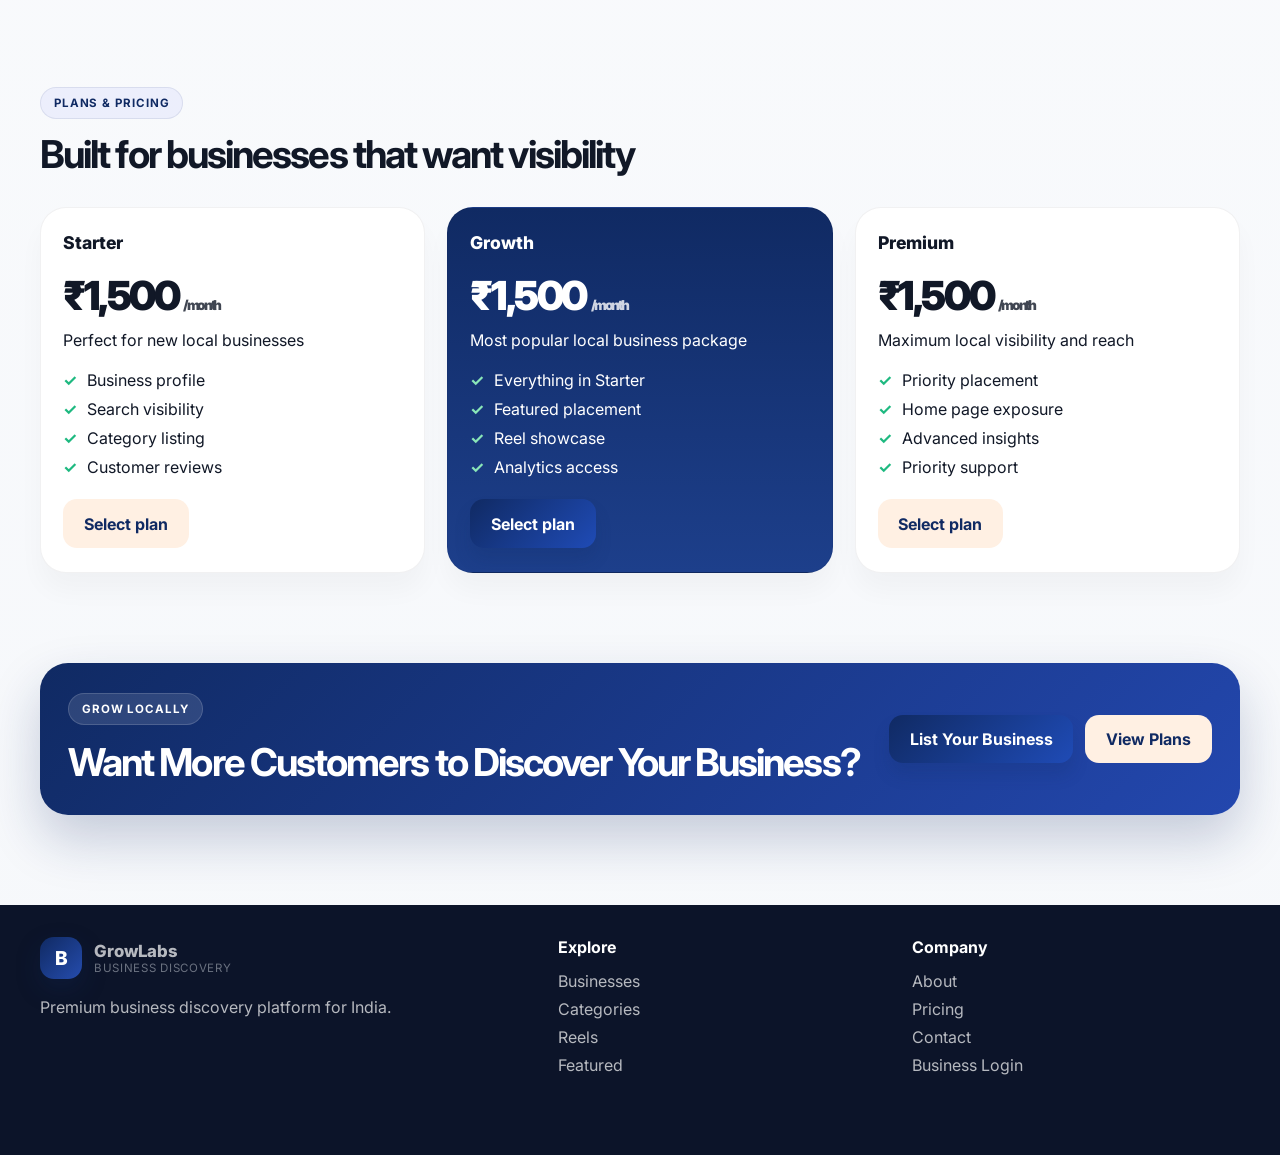
==== commit a0cbaffa: "added new code" ====
--- a/index.html
+++ b/index.html
@@ -90,7 +90,7 @@
                   <span class="online-status"></span>
                   <strong>Featured</strong>
                 </div>
-                <div class="mini-brand">Saffron Bistro</div>
+                <div class="mini-brand">Tea Post</div>
                 <div class="stars">★★★★★</div>
                 <small>4.9 / 210 reviews</small>
               </div>
